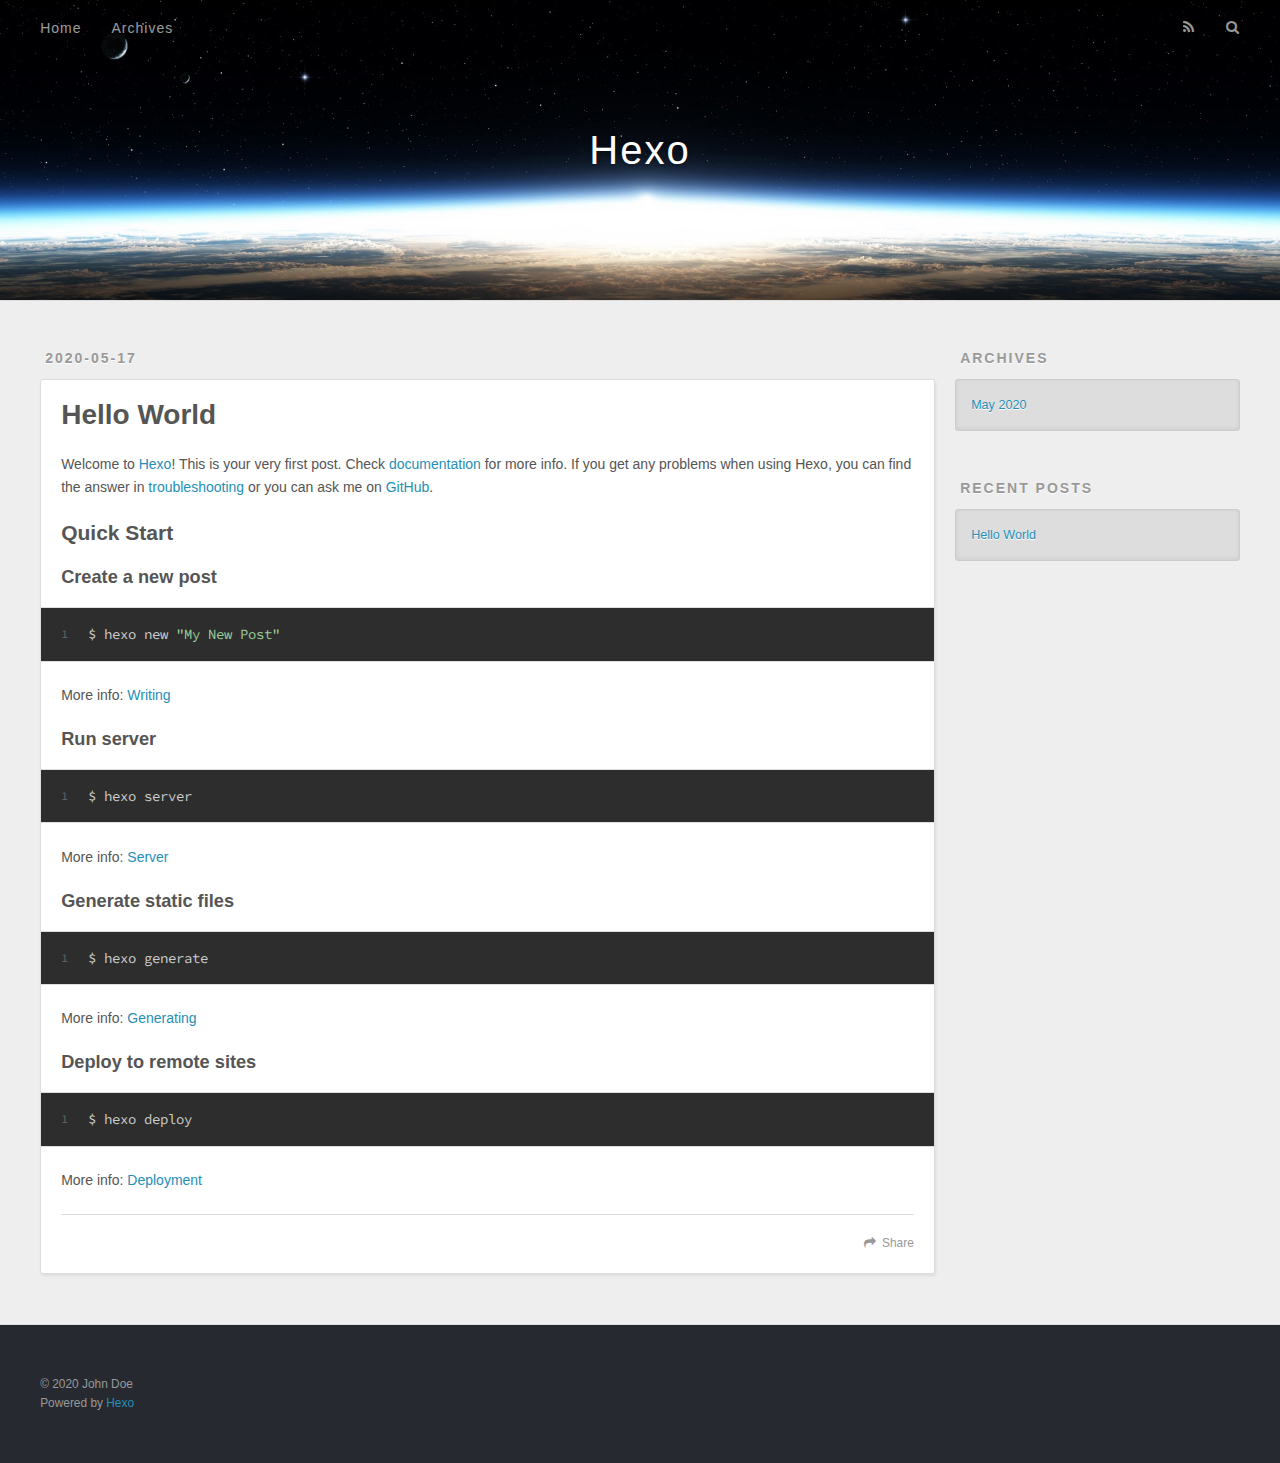
==== index.html @ 1eefeaad "Site updated: 2020-05-17 22:26:03" ====
<!DOCTYPE html>
<html>
<head>
  <meta charset="utf-8">
  

  
  <title>Hexo</title>
  <meta name="viewport" content="width=device-width, initial-scale=1, maximum-scale=1">
  <meta property="og:type" content="website">
<meta property="og:title" content="Hexo">
<meta property="og:url" content="http://yoursite.com/index.html">
<meta property="og:site_name" content="Hexo">
<meta property="og:locale" content="en_US">
<meta property="article:author" content="John Doe">
<meta name="twitter:card" content="summary">
  
    <link rel="alternate" href="/atom.xml" title="Hexo" type="application/atom+xml">
  
  
    <link rel="icon" href="/favicon.png">
  
  
    <link href="//fonts.googleapis.com/css?family=Source+Code+Pro" rel="stylesheet" type="text/css">
  
  
<link rel="stylesheet" href="/css/style.css">

<meta name="generator" content="Hexo 4.2.1"></head>

<body>
  <div id="container">
    <div id="wrap">
      <header id="header">
  <div id="banner"></div>
  <div id="header-outer" class="outer">
    <div id="header-title" class="inner">
      <h1 id="logo-wrap">
        <a href="/" id="logo">Hexo</a>
      </h1>
      
    </div>
    <div id="header-inner" class="inner">
      <nav id="main-nav">
        <a id="main-nav-toggle" class="nav-icon"></a>
        
          <a class="main-nav-link" href="/">Home</a>
        
          <a class="main-nav-link" href="/archives">Archives</a>
        
      </nav>
      <nav id="sub-nav">
        
          <a id="nav-rss-link" class="nav-icon" href="/atom.xml" title="RSS Feed"></a>
        
        <a id="nav-search-btn" class="nav-icon" title="Search"></a>
      </nav>
      <div id="search-form-wrap">
        <form action="//google.com/search" method="get" accept-charset="UTF-8" class="search-form"><input type="search" name="q" class="search-form-input" placeholder="Search"><button type="submit" class="search-form-submit">&#xF002;</button><input type="hidden" name="sitesearch" value="http://yoursite.com"></form>
      </div>
    </div>
  </div>
</header>
      <div class="outer">
        <section id="main">
  
    <article id="post-hello-world" class="article article-type-post" itemscope itemprop="blogPost">
  <div class="article-meta">
    <a href="/2020/05/17/hello-world/" class="article-date">
  <time datetime="2020-05-17T13:39:14.936Z" itemprop="datePublished">2020-05-17</time>
</a>
    
  </div>
  <div class="article-inner">
    
    
      <header class="article-header">
        
  
    <h1 itemprop="name">
      <a class="article-title" href="/2020/05/17/hello-world/">Hello World</a>
    </h1>
  

      </header>
    
    <div class="article-entry" itemprop="articleBody">
      
        <p>Welcome to <a href="https://hexo.io/" target="_blank" rel="noopener">Hexo</a>! This is your very first post. Check <a href="https://hexo.io/docs/" target="_blank" rel="noopener">documentation</a> for more info. If you get any problems when using Hexo, you can find the answer in <a href="https://hexo.io/docs/troubleshooting.html" target="_blank" rel="noopener">troubleshooting</a> or you can ask me on <a href="https://github.com/hexojs/hexo/issues" target="_blank" rel="noopener">GitHub</a>.</p>
<h2 id="Quick-Start"><a href="#Quick-Start" class="headerlink" title="Quick Start"></a>Quick Start</h2><h3 id="Create-a-new-post"><a href="#Create-a-new-post" class="headerlink" title="Create a new post"></a>Create a new post</h3><figure class="highlight bash"><table><tr><td class="gutter"><pre><span class="line">1</span><br></pre></td><td class="code"><pre><span class="line">$ hexo new <span class="string">"My New Post"</span></span><br></pre></td></tr></table></figure>

<p>More info: <a href="https://hexo.io/docs/writing.html" target="_blank" rel="noopener">Writing</a></p>
<h3 id="Run-server"><a href="#Run-server" class="headerlink" title="Run server"></a>Run server</h3><figure class="highlight bash"><table><tr><td class="gutter"><pre><span class="line">1</span><br></pre></td><td class="code"><pre><span class="line">$ hexo server</span><br></pre></td></tr></table></figure>

<p>More info: <a href="https://hexo.io/docs/server.html" target="_blank" rel="noopener">Server</a></p>
<h3 id="Generate-static-files"><a href="#Generate-static-files" class="headerlink" title="Generate static files"></a>Generate static files</h3><figure class="highlight bash"><table><tr><td class="gutter"><pre><span class="line">1</span><br></pre></td><td class="code"><pre><span class="line">$ hexo generate</span><br></pre></td></tr></table></figure>

<p>More info: <a href="https://hexo.io/docs/generating.html" target="_blank" rel="noopener">Generating</a></p>
<h3 id="Deploy-to-remote-sites"><a href="#Deploy-to-remote-sites" class="headerlink" title="Deploy to remote sites"></a>Deploy to remote sites</h3><figure class="highlight bash"><table><tr><td class="gutter"><pre><span class="line">1</span><br></pre></td><td class="code"><pre><span class="line">$ hexo deploy</span><br></pre></td></tr></table></figure>

<p>More info: <a href="https://hexo.io/docs/one-command-deployment.html" target="_blank" rel="noopener">Deployment</a></p>

      
    </div>
    <footer class="article-footer">
      <a data-url="http://yoursite.com/2020/05/17/hello-world/" data-id="ckab4malt0000151tg03a87zx" class="article-share-link">Share</a>
      
      
    </footer>
  </div>
  
</article>


  


</section>
        
          <aside id="sidebar">
  
    

  
    

  
    
  
    
  <div class="widget-wrap">
    <h3 class="widget-title">Archives</h3>
    <div class="widget">
      <ul class="archive-list"><li class="archive-list-item"><a class="archive-list-link" href="/archives/2020/05/">May 2020</a></li></ul>
    </div>
  </div>


  
    
  <div class="widget-wrap">
    <h3 class="widget-title">Recent Posts</h3>
    <div class="widget">
      <ul>
        
          <li>
            <a href="/2020/05/17/hello-world/">Hello World</a>
          </li>
        
      </ul>
    </div>
  </div>

  
</aside>
        
      </div>
      <footer id="footer">
  
  <div class="outer">
    <div id="footer-info" class="inner">
      &copy; 2020 John Doe<br>
      Powered by <a href="http://hexo.io/" target="_blank">Hexo</a>
    </div>
  </div>
</footer>
    </div>
    <nav id="mobile-nav">
  
    <a href="/" class="mobile-nav-link">Home</a>
  
    <a href="/archives" class="mobile-nav-link">Archives</a>
  
</nav>
    

<script src="//ajax.googleapis.com/ajax/libs/jquery/2.0.3/jquery.min.js"></script>


  
<link rel="stylesheet" href="/fancybox/jquery.fancybox.css">

  
<script src="/fancybox/jquery.fancybox.pack.js"></script>




<script src="/js/script.js"></script>




  </div>
</body>
</html>
---- css/style.css ----
body {
  width: 100%;
}
body:before,
body:after {
  content: "";
  display: table;
}
body:after {
  clear: both;
}
html,
body,
div,
span,
applet,
object,
iframe,
h1,
h2,
h3,
h4,
h5,
h6,
p,
blockquote,
pre,
a,
abbr,
acronym,
address,
big,
cite,
code,
del,
dfn,
em,
img,
ins,
kbd,
q,
s,
samp,
small,
strike,
strong,
sub,
sup,
tt,
var,
dl,
dt,
dd,
ol,
ul,
li,
fieldset,
form,
label,
legend,
table,
caption,
tbody,
tfoot,
thead,
tr,
th,
td {
  margin: 0;
  padding: 0;
  border: 0;
  outline: 0;
  font-weight: inherit;
  font-style: inherit;
  font-family: inherit;
  font-size: 100%;
  vertical-align: baseline;
}
body {
  line-height: 1;
  color: #000;
  background: #fff;
}
ol,
ul {
  list-style: none;
}
table {
  border-collapse: separate;
  border-spacing: 0;
  vertical-align: middle;
}
caption,
th,
td {
  text-align: left;
  font-weight: normal;
  vertical-align: middle;
}
a img {
  border: none;
}
input,
button {
  margin: 0;
  padding: 0;
}
input::-moz-focus-inner,
button::-moz-focus-inner {
  border: 0;
  padding: 0;
}
@font-face {
  font-family: FontAwesome;
  font-style: normal;
  font-weight: normal;
  src: url("fonts/fontawesome-webfont.eot?v=#4.0.3");
  src: url("fonts/fontawesome-webfont.eot?#iefix&v=#4.0.3") format("embedded-opentype"), url("fonts/fontawesome-webfont.woff?v=#4.0.3") format("woff"), url("fonts/fontawesome-webfont.ttf?v=#4.0.3") format("truetype"), url("fonts/fontawesome-webfont.svg#fontawesomeregular?v=#4.0.3") format("svg");
}
html,
body,
#container {
  height: 100%;
}
body {
  background: #eee;
  font: 14px -apple-system, BlinkMacSystemFont, "Segoe UI", "Roboto", "Oxygen", "Ubuntu", "Cantarell", "Fira Sans", "Droid Sans", "Helvetica Neue", sans-serif;
  -webkit-text-size-adjust: 100%;
}
.outer {
  max-width: 1220px;
  margin: 0 auto;
  padding: 0 20px;
}
.outer:before,
.outer:after {
  content: "";
  display: table;
}
.outer:after {
  clear: both;
}
.inner {
  display: inline;
  float: left;
  width: 98.33333333333333%;
  margin: 0 0.833333333333333%;
}
.left,
.alignleft {
  float: left;
}
.right,
.alignright {
  float: right;
}
.clear {
  clear: both;
}
#container {
  position: relative;
}
.mobile-nav-on {
  overflow: hidden;
}
#wrap {
  height: 100%;
  width: 100%;
  position: absolute;
  top: 0;
  left: 0;
  -webkit-transition: 0.2s ease-out;
  -moz-transition: 0.2s ease-out;
  -ms-transition: 0.2s ease-out;
  transition: 0.2s ease-out;
  z-index: 1;
  background: #eee;
}
.mobile-nav-on #wrap {
  left: 280px;
}
@media screen and (min-width: 768px) {
  #main {
    display: inline;
    float: left;
    width: 73.33333333333333%;
    margin: 0 0.833333333333333%;
  }
}
.article-date,
.article-category-link,
.archive-year,
.widget-title {
  text-decoration: none;
  text-transform: uppercase;
  letter-spacing: 2px;
  color: #999;
  margin-bottom: 1em;
  margin-left: 5px;
  line-height: 1em;
  text-shadow: 0 1px #fff;
  font-weight: bold;
}
.article-inner,
.archive-article-inner {
  background: #fff;
  -webkit-box-shadow: 1px 2px 3px #ddd;
  box-shadow: 1px 2px 3px #ddd;
  border: 1px solid #ddd;
  border-radius: 3px;
}
.article-entry h1,
.widget h1 {
  font-size: 2em;
}
.article-entry h2,
.widget h2 {
  font-size: 1.5em;
}
.article-entry h3,
.widget h3 {
  font-size: 1.3em;
}
.article-entry h4,
.widget h4 {
  font-size: 1.2em;
}
.article-entry h5,
.widget h5 {
  font-size: 1em;
}
.article-entry h6,
.widget h6 {
  font-size: 1em;
  color: #999;
}
.article-entry hr,
.widget hr {
  border: 1px dashed #ddd;
}
.article-entry strong,
.widget strong {
  font-weight: bold;
}
.article-entry em,
.widget em,
.article-entry cite,
.widget cite {
  font-style: italic;
}
.article-entry sup,
.widget sup,
.article-entry sub,
.widget sub {
  font-size: 0.75em;
  line-height: 0;
  position: relative;
  vertical-align: baseline;
}
.article-entry sup,
.widget sup {
  top: -0.5em;
}
.article-entry sub,
.widget sub {
  bottom: -0.2em;
}
.article-entry small,
.widget small {
  font-size: 0.85em;
}
.article-entry acronym,
.widget acronym,
.article-entry abbr,
.widget abbr {
  border-bottom: 1px dotted;
}
.article-entry ul,
.widget ul,
.article-entry ol,
.widget ol,
.article-entry dl,
.widget dl {
  margin: 0 20px;
  line-height: 1.6em;
}
.article-entry ul ul,
.widget ul ul,
.article-entry ol ul,
.widget ol ul,
.article-entry ul ol,
.widget ul ol,
.article-entry ol ol,
.widget ol ol {
  margin-top: 0;
  margin-bottom: 0;
}
.article-entry ul,
.widget ul {
  list-style: disc;
}
.article-entry ol,
.widget ol {
  list-style: decimal;
}
.article-entry dt,
.widget dt {
  font-weight: bold;
}
#header {
  height: 300px;
  position: relative;
  border-bottom: 1px solid #ddd;
}
#header:before,
#header:after {
  content: "";
  position: absolute;
  left: 0;
  right: 0;
  height: 40px;
}
#header:before {
  top: 0;
  background: -webkit-linear-gradient(rgba(0,0,0,0.2), transparent);
  background: -moz-linear-gradient(rgba(0,0,0,0.2), transparent);
  background: -ms-linear-gradient(rgba(0,0,0,0.2), transparent);
  background: linear-gradient(rgba(0,0,0,0.2), transparent);
}
#header:after {
  bottom: 0;
  background: -webkit-linear-gradient(transparent, rgba(0,0,0,0.2));
  background: -moz-linear-gradient(transparent, rgba(0,0,0,0.2));
  background: -ms-linear-gradient(transparent, rgba(0,0,0,0.2));
  background: linear-gradient(transparent, rgba(0,0,0,0.2));
}
#header-outer {
  height: 100%;
  position: relative;
}
#header-inner {
  position: relative;
  overflow: hidden;
}
#banner {
  position: absolute;
  top: 0;
  left: 0;
  width: 100%;
  height: 100%;
  background: url("images/banner.jpg") center #000;
  -webkit-background-size: cover;
  -moz-background-size: cover;
  background-size: cover;
  z-index: -1;
}
#header-title {
  text-align: center;
  height: 40px;
  position: absolute;
  top: 50%;
  left: 0;
  margin-top: -20px;
}
#logo,
#subtitle {
  text-decoration: none;
  color: #fff;
  font-weight: 300;
  text-shadow: 0 1px 4px rgba(0,0,0,0.3);
}
#logo {
  font-size: 40px;
  line-height: 40px;
  letter-spacing: 2px;
}
#subtitle {
  font-size: 16px;
  line-height: 16px;
  letter-spacing: 1px;
}
#subtitle-wrap {
  margin-top: 16px;
}
#main-nav {
  float: left;
  margin-left: -15px;
}
.nav-icon,
.main-nav-link {
  float: left;
  color: #fff;
  opacity: 0.6;
  text-decoration: none;
  text-shadow: 0 1px rgba(0,0,0,0.2);
  -webkit-transition: opacity 0.2s;
  -moz-transition: opacity 0.2s;
  -ms-transition: opacity 0.2s;
  transition: opacity 0.2s;
  display: block;
  padding: 20px 15px;
}
.nav-icon:hover,
.main-nav-link:hover {
  opacity: 1;
}
.nav-icon {
  font-family: FontAwesome;
  text-align: center;
  font-size: 14px;
  width: 14px;
  height: 14px;
  padding: 20px 15px;
  position: relative;
  cursor: pointer;
}
.main-nav-link {
  font-weight: 300;
  letter-spacing: 1px;
}
@media screen and (max-width: 479px) {
  .main-nav-link {
    display: none;
  }
}
#main-nav-toggle {
  display: none;
}
#main-nav-toggle:before {
  content: "\f0c9";
}
@media screen and (max-width: 479px) {
  #main-nav-toggle {
    display: block;
  }
}
#sub-nav {
  float: right;
  margin-right: -15px;
}
#nav-rss-link:before {
  content: "\f09e";
}
#nav-search-btn:before {
  content: "\f002";
}
#search-form-wrap {
  position: absolute;
  top: 15px;
  width: 150px;
  height: 30px;
  right: -150px;
  opacity: 0;
  -webkit-transition: 0.2s ease-out;
  -moz-transition: 0.2s ease-out;
  -ms-transition: 0.2s ease-out;
  transition: 0.2s ease-out;
}
#search-form-wrap.on {
  opacity: 1;
  right: 0;
}
@media screen and (max-width: 479px) {
  #search-form-wrap {
    width: 100%;
    right: -100%;
  }
}
.search-form {
  position: absolute;
  top: 0;
  left: 0;
  right: 0;
  background: #fff;
  padding: 5px 15px;
  border-radius: 15px;
  -webkit-box-shadow: 0 0 10px rgba(0,0,0,0.3);
  box-shadow: 0 0 10px rgba(0,0,0,0.3);
}
.search-form-input {
  border: none;
  background: none;
  color: #555;
  width: 100%;
  font: 13px -apple-system, BlinkMacSystemFont, "Segoe UI", "Roboto", "Oxygen", "Ubuntu", "Cantarell", "Fira Sans", "Droid Sans", "Helvetica Neue", sans-serif;
  outline: none;
}
.search-form-input::-webkit-search-results-decoration,
.search-form-input::-webkit-search-cancel-button {
  -webkit-appearance: none;
}
.search-form-submit {
  position: absolute;
  top: 50%;
  right: 10px;
  margin-top: -7px;
  font: 13px FontAwesome;
  border: none;
  background: none;
  color: #bbb;
  cursor: pointer;
}
.search-form-submit:hover,
.search-form-submit:focus {
  color: #777;
}
.article {
  margin: 50px 0;
}
.article-inner {
  overflow: hidden;
}
.article-meta:before,
.article-meta:after {
  content: "";
  display: table;
}
.article-meta:after {
  clear: both;
}
.article-date {
  float: left;
}
.article-category {
  float: left;
  line-height: 1em;
  color: #ccc;
  text-shadow: 0 1px #fff;
  margin-left: 8px;
}
.article-category:before {
  content: "\2022";
}
.article-category-link {
  margin: 0 12px 1em;
}
.article-header {
  padding: 20px 20px 0;
}
.article-title {
  text-decoration: none;
  font-size: 2em;
  font-weight: bold;
  color: #555;
  line-height: 1.1em;
  -webkit-transition: color 0.2s;
  -moz-transition: color 0.2s;
  -ms-transition: color 0.2s;
  transition: color 0.2s;
}
a.article-title:hover {
  color: #258fb8;
}
.article-entry {
  color: #555;
  padding: 0 20px;
}
.article-entry:before,
.article-entry:after {
  content: "";
  display: table;
}
.article-entry:after {
  clear: both;
}
.article-entry p,
.article-entry table {
  line-height: 1.6em;
  margin: 1.6em 0;
}
.article-entry h1,
.article-entry h2,
.article-entry h3,
.article-entry h4,
.article-entry h5,
.article-entry h6 {
  font-weight: bold;
}
.article-entry h1,
.article-entry h2,
.article-entry h3,
.article-entry h4,
.article-entry h5,
.article-entry h6 {
  line-height: 1.1em;
  margin: 1.1em 0;
}
.article-entry a {
  color: #258fb8;
  text-decoration: none;
}
.article-entry a:hover {
  text-decoration: underline;
}
.article-entry ul,
.article-entry ol,
.article-entry dl {
  margin-top: 1.6em;
  margin-bottom: 1.6em;
}
.article-entry img,
.article-entry video {
  max-width: 100%;
  height: auto;
  display: block;
  margin: auto;
}
.article-entry iframe {
  border: none;
}
.article-entry table {
  width: 100%;
  border-collapse: collapse;
  border-spacing: 0;
}
.article-entry th {
  font-weight: bold;
  border-bottom: 3px solid #ddd;
  padding-bottom: 0.5em;
}
.article-entry td {
  border-bottom: 1px solid #ddd;
  padding: 10px 0;
}
.article-entry blockquote {
  font-family: Georgia, "Times New Roman", serif;
  font-size: 1.4em;
  margin: 1.6em 20px;
  text-align: center;
}
.article-entry blockquote footer {
  font-size: 14px;
  margin: 1.6em 0;
  font-family: -apple-system, BlinkMacSystemFont, "Segoe UI", "Roboto", "Oxygen", "Ubuntu", "Cantarell", "Fira Sans", "Droid Sans", "Helvetica Neue", sans-serif;
}
.article-entry blockquote footer cite:before {
  content: "—";
  padding: 0 0.5em;
}
.article-entry .pullquote {
  text-align: left;
  width: 45%;
  margin: 0;
}
.article-entry .pullquote.left {
  margin-left: 0.5em;
  margin-right: 1em;
}
.article-entry .pullquote.right {
  margin-right: 0.5em;
  margin-left: 1em;
}
.article-entry .caption {
  color: #999;
  display: block;
  font-size: 0.9em;
  margin-top: 0.5em;
  position: relative;
  text-align: center;
}
.article-entry .video-container {
  position: relative;
  padding-top: 56.25%;
  height: 0;
  overflow: hidden;
}
.article-entry .video-container iframe,
.article-entry .video-container object,
.article-entry .video-container embed {
  position: absolute;
  top: 0;
  left: 0;
  width: 100%;
  height: 100%;
  margin-top: 0;
}
.article-more-link a {
  display: inline-block;
  line-height: 1em;
  padding: 6px 15px;
  border-radius: 15px;
  background: #eee;
  color: #999;
  text-shadow: 0 1px #fff;
  text-decoration: none;
}
.article-more-link a:hover {
  background: #258fb8;
  color: #fff;
  text-decoration: none;
  text-shadow: 0 1px #1e7293;
}
.article-footer {
  font-size: 0.85em;
  line-height: 1.6em;
  border-top: 1px solid #ddd;
  padding-top: 1.6em;
  margin: 0 20px 20px;
}
.article-footer:before,
.article-footer:after {
  content: "";
  display: table;
}
.article-footer:after {
  clear: both;
}
.article-footer a {
  color: #999;
  text-decoration: none;
}
.article-footer a:hover {
  color: #555;
}
.article-tag-list-item {
  float: left;
  margin-right: 10px;
}
.article-tag-list-link:before {
  content: "#";
}
.article-comment-link {
  float: right;
}
.article-comment-link:before {
  content: "\f075";
  font-family: FontAwesome;
  padding-right: 8px;
}
.article-share-link {
  cursor: pointer;
  float: right;
  margin-left: 20px;
}
.article-share-link:before {
  content: "\f064";
  font-family: FontAwesome;
  padding-right: 6px;
}
#article-nav {
  position: relative;
}
#article-nav:before,
#article-nav:after {
  content: "";
  display: table;
}
#article-nav:after {
  clear: both;
}
@media screen and (min-width: 768px) {
  #article-nav {
    margin: 50px 0;
  }
  #article-nav:before {
    width: 8px;
    height: 8px;
    position: absolute;
    top: 50%;
    left: 50%;
    margin-top: -4px;
    margin-left: -4px;
    content: "";
    border-radius: 50%;
    background: #ddd;
    -webkit-box-shadow: 0 1px 2px #fff;
    box-shadow: 0 1px 2px #fff;
  }
}
.article-nav-link-wrap {
  text-decoration: none;
  text-shadow: 0 1px #fff;
  color: #999;
  -webkit-box-sizing: border-box;
  -moz-box-sizing: border-box;
  box-sizing: border-box;
  margin-top: 50px;
  text-align: center;
  display: block;
}
.article-nav-link-wrap:hover {
  color: #555;
}
@media screen and (min-width: 768px) {
  .article-nav-link-wrap {
    width: 50%;
    margin-top: 0;
  }
}
@media screen and (min-width: 768px) {
  #article-nav-newer {
    float: left;
    text-align: right;
    padding-right: 20px;
  }
}
@media screen and (min-width: 768px) {
  #article-nav-older {
    float: right;
    text-align: left;
    padding-left: 20px;
  }
}
.article-nav-caption {
  text-transform: uppercase;
  letter-spacing: 2px;
  color: #ddd;
  line-height: 1em;
  font-weight: bold;
}
#article-nav-newer .article-nav-caption {
  margin-right: -2px;
}
.article-nav-title {
  font-size: 0.85em;
  line-height: 1.6em;
  margin-top: 0.5em;
}
.article-share-box {
  position: absolute;
  display: none;
  background: #fff;
  -webkit-box-shadow: 1px 2px 10px rgba(0,0,0,0.2);
  box-shadow: 1px 2px 10px rgba(0,0,0,0.2);
  border-radius: 3px;
  margin-left: -145px;
  overflow: hidden;
  z-index: 1;
}
.article-share-box.on {
  display: block;
}
.article-share-input {
  width: 100%;
  background: none;
  -webkit-box-sizing: border-box;
  -moz-box-sizing: border-box;
  box-sizing: border-box;
  font: 14px -apple-system, BlinkMacSystemFont, "Segoe UI", "Roboto", "Oxygen", "Ubuntu", "Cantarell", "Fira Sans", "Droid Sans", "Helvetica Neue", sans-serif;
  padding: 0 15px;
  color: #555;
  outline: none;
  border: 1px solid #ddd;
  border-radius: 3px 3px 0 0;
  height: 36px;
  line-height: 36px;
}
.article-share-links {
  background: #eee;
}
.article-share-links:before,
.article-share-links:after {
  content: "";
  display: table;
}
.article-share-links:after {
  clear: both;
}
.article-share-twitter,
.article-share-facebook,
.article-share-pinterest,
.article-share-google {
  width: 50px;
  height: 36px;
  display: block;
  float: left;
  position: relative;
  color: #999;
  text-shadow: 0 1px #fff;
}
.article-share-twitter:before,
.article-share-facebook:before,
.article-share-pinterest:before,
.article-share-google:before {
  font-size: 20px;
  font-family: FontAwesome;
  width: 20px;
  height: 20px;
  position: absolute;
  top: 50%;
  left: 50%;
  margin-top: -10px;
  margin-left: -10px;
  text-align: center;
}
.article-share-twitter:hover,
.article-share-facebook:hover,
.article-share-pinterest:hover,
.article-share-google:hover {
  color: #fff;
}
.article-share-twitter:before {
  content: "\f099";
}
.article-share-twitter:hover {
  background: #00aced;
  text-shadow: 0 1px #008abe;
}
.article-share-facebook:before {
  content: "\f09a";
}
.article-share-facebook:hover {
  background: #3b5998;
  text-shadow: 0 1px #2f477a;
}
.article-share-pinterest:before {
  content: "\f0d2";
}
.article-share-pinterest:hover {
  background: #cb2027;
  text-shadow: 0 1px #a21a1f;
}
.article-share-google:before {
  content: "\f0d5";
}
.article-share-google:hover {
  background: #dd4b39;
  text-shadow: 0 1px #be3221;
}
.article-gallery {
  background: #000;
  position: relative;
}
.article-gallery-photos {
  position: relative;
  overflow: hidden;
}
.article-gallery-img {
  display: none;
  max-width: 100%;
}
.article-gallery-img:first-child {
  display: block;
}
.article-gallery-img.loaded {
  position: absolute;
  display: block;
}
.article-gallery-img img {
  display: block;
  max-width: 100%;
  margin: 0 auto;
}
#comments {
  background: #fff;
  -webkit-box-shadow: 1px 2px 3px #ddd;
  box-shadow: 1px 2px 3px #ddd;
  padding: 20px;
  border: 1px solid #ddd;
  border-radius: 3px;
  margin: 50px 0;
}
#comments a {
  color: #258fb8;
}
.archives-wrap {
  margin: 50px 0;
}
.archives:before,
.archives:after {
  content: "";
  display: table;
}
.archives:after {
  clear: both;
}
.archive-year-wrap {
  margin-bottom: 1em;
}
.archives {
  -webkit-column-gap: 10px;
  -moz-column-gap: 10px;
  column-gap: 10px;
}
@media screen and (min-width: 480px) and (max-width: 767px) {
  .archives {
    -webkit-column-count: 2;
    -moz-column-count: 2;
    column-count: 2;
  }
}
@media screen and (min-width: 768px) {
  .archives {
    -webkit-column-count: 3;
    -moz-column-count: 3;
    column-count: 3;
  }
}
.archive-article {
  -webkit-column-break-inside: avoid;
  page-break-inside: avoid;
  overflow: hidden;
  break-inside: avoid-column;
}
.archive-article-inner {
  padding: 10px;
  margin-bottom: 15px;
}
.archive-article-title {
  text-decoration: none;
  font-weight: bold;
  color: #555;
  -webkit-transition: color 0.2s;
  -moz-transition: color 0.2s;
  -ms-transition: color 0.2s;
  transition: color 0.2s;
  line-height: 1.6em;
}
.archive-article-title:hover {
  color: #258fb8;
}
.archive-article-footer {
  margin-top: 1em;
}
.archive-article-date {
  color: #999;
  text-decoration: none;
  font-size: 0.85em;
  line-height: 1em;
  margin-bottom: 0.5em;
  display: block;
}
#page-nav {
  margin: 50px auto;
  background: #fff;
  -webkit-box-shadow: 1px 2px 3px #ddd;
  box-shadow: 1px 2px 3px #ddd;
  border: 1px solid #ddd;
  border-radius: 3px;
  text-align: center;
  color: #999;
  overflow: hidden;
}
#page-nav:before,
#page-nav:after {
  content: "";
  display: table;
}
#page-nav:after {
  clear: both;
}
#page-nav a,
#page-nav span {
  padding: 10px 20px;
  line-height: 1;
  height: 2ex;
}
#page-nav a {
  color: #999;
  text-decoration: none;
}
#page-nav a:hover {
  background: #999;
  color: #fff;
}
#page-nav .prev {
  float: left;
}
#page-nav .next {
  float: right;
}
#page-nav .page-number {
  display: inline-block;
}
@media screen and (max-width: 479px) {
  #page-nav .page-number {
    display: none;
  }
}
#page-nav .current {
  color: #555;
  font-weight: bold;
}
#page-nav .space {
  color: #ddd;
}
#footer {
  background: #262a30;
  padding: 50px 0;
  border-top: 1px solid #ddd;
  color: #999;
}
#footer a {
  color: #258fb8;
  text-decoration: none;
}
#footer a:hover {
  text-decoration: underline;
}
#footer-info {
  line-height: 1.6em;
  font-size: 0.85em;
}
.article-entry pre,
.article-entry .highlight {
  background: #2d2d2d;
  margin: 0 -20px;
  padding: 15px 20px;
  border-style: solid;
  border-color: #ddd;
  border-width: 1px 0;
  overflow: auto;
  color: #ccc;
  line-height: 22.400000000000002px;
}
.article-entry .highlight .gutter pre,
.article-entry .gist .gist-file .gist-data .line-numbers {
  color: #666;
  font-size: 0.85em;
}
.article-entry pre,
.article-entry code {
  font-family: "Source Code Pro", Consolas, Monaco, Menlo, Consolas, monospace;
}
.article-entry code {
  background: #eee;
  text-shadow: 0 1px #fff;
  padding: 0 0.3em;
}
.article-entry pre code {
  background: none;
  text-shadow: none;
  padding: 0;
}
.article-entry .highlight pre {
  border: none;
  margin: 0;
  padding: 0;
}
.article-entry .highlight table {
  margin: 0;
  width: auto;
}
.article-entry .highlight td {
  border: none;
  padding: 0;
}
.article-entry .highlight figcaption {
  font-size: 0.85em;
  color: #999;
  line-height: 1em;
  margin-bottom: 1em;
}
.article-entry .highlight figcaption:before,
.article-entry .highlight figcaption:after {
  content: "";
  display: table;
}
.article-entry .highlight figcaption:after {
  clear: both;
}
.article-entry .highlight figcaption a {
  float: right;
}
.article-entry .highlight .gutter pre {
  text-align: right;
  padding-right: 20px;
}
.article-entry .highlight .line {
  height: 22.400000000000002px;
}
.article-entry .highlight .line.marked {
  background: #515151;
}
.article-entry .gist {
  margin: 0 -20px;
  border-style: solid;
  border-color: #ddd;
  border-width: 1px 0;
  background: #2d2d2d;
  padding: 15px 20px 15px 0;
}
.article-entry .gist .gist-file {
  border: none;
  font-family: "Source Code Pro", Consolas, Monaco, Menlo, Consolas, monospace;
  margin: 0;
}
.article-entry .gist .gist-file .gist-data {
  background: none;
  border: none;
}
.article-entry .gist .gist-file .gist-data .line-numbers {
  background: none;
  border: none;
  padding: 0 20px 0 0;
}
.article-entry .gist .gist-file .gist-data .line-data {
  padding: 0 !important;
}
.article-entry .gist .gist-file .highlight {
  margin: 0;
  padding: 0;
  border: none;
}
.article-entry .gist .gist-file .gist-meta {
  background: #2d2d2d;
  color: #999;
  font: 0.85em -apple-system, BlinkMacSystemFont, "Segoe UI", "Roboto", "Oxygen", "Ubuntu", "Cantarell", "Fira Sans", "Droid Sans", "Helvetica Neue", sans-serif;
  text-shadow: 0 0;
  padding: 0;
  margin-top: 1em;
  margin-left: 20px;
}
.article-entry .gist .gist-file .gist-meta a {
  color: #258fb8;
  font-weight: normal;
}
.article-entry .gist .gist-file .gist-meta a:hover {
  text-decoration: underline;
}
pre .comment,
pre .title {
  color: #999;
}
pre .variable,
pre .attribute,
pre .tag,
pre .regexp,
pre .ruby .constant,
pre .xml .tag .title,
pre .xml .pi,
pre .xml .doctype,
pre .html .doctype,
pre .css .id,
pre .css .class,
pre .css .pseudo {
  color: #f2777a;
}
pre .number,
pre .preprocessor,
pre .built_in,
pre .literal,
pre .params,
pre .constant {
  color: #f99157;
}
pre .class,
pre .ruby .class .title,
pre .css .rules .attribute {
  color: #9c9;
}
pre .string,
pre .value,
pre .inheritance,
pre .header,
pre .ruby .symbol,
pre .xml .cdata {
  color: #9c9;
}
pre .css .hexcolor {
  color: #6cc;
}
pre .function,
pre .python .decorator,
pre .python .title,
pre .ruby .function .title,
pre .ruby .title .keyword,
pre .perl .sub,
pre .javascript .title,
pre .coffeescript .title {
  color: #69c;
}
pre .keyword,
pre .javascript .function {
  color: #c9c;
}
@media screen and (max-width: 479px) {
  #mobile-nav {
    position: absolute;
    top: 0;
    left: 0;
    width: 280px;
    height: 100%;
    background: #191919;
    border-right: 1px solid #fff;
  }
}
@media screen and (max-width: 479px) {
  .mobile-nav-link {
    display: block;
    color: #999;
    text-decoration: none;
    padding: 15px 20px;
    font-weight: bold;
  }
  .mobile-nav-link:hover {
    color: #fff;
  }
}
@media screen and (min-width: 768px) {
  #sidebar {
    display: inline;
    float: left;
    width: 23.333333333333332%;
    margin: 0 0.833333333333333%;
  }
}
.widget-wrap {
  margin: 50px 0;
}
.widget {
  color: #777;
  text-shadow: 0 1px #fff;
  background: #ddd;
  -webkit-box-shadow: 0 -1px 4px #ccc inset;
  box-shadow: 0 -1px 4px #ccc inset;
  border: 1px solid #ccc;
  padding: 15px;
  border-radius: 3px;
}
.widget a {
  color: #258fb8;
  text-decoration: none;
}
.widget a:hover {
  text-decoration: underline;
}
.widget ul ul,
.widget ol ul,
.widget dl ul,
.widget ul ol,
.widget ol ol,
.widget dl ol,
.widget ul dl,
.widget ol dl,
.widget dl dl {
  margin-left: 15px;
  list-style: disc;
}
.widget {
  line-height: 1.6em;
  word-wrap: break-word;
  font-size: 0.9em;
}
.widget ul,
.widget ol {
  list-style: none;
  margin: 0;
}
.widget ul ul,
.widget ol ul,
.widget ul ol,
.widget ol ol {
  margin: 0 20px;
}
.widget ul ul,
.widget ol ul {
  list-style: disc;
}
.widget ul ol,
.widget ol ol {
  list-style: decimal;
}
.category-list-count,
.tag-list-count,
.archive-list-count {
  padding-left: 5px;
  color: #999;
  font-size: 0.85em;
}
.category-list-count:before,
.tag-list-count:before,
.archive-list-count:before {
  content: "(";
}
.category-list-count:after,
.tag-list-count:after,
.archive-list-count:after {
  content: ")";
}
.tagcloud a {
  margin-right: 5px;
  display: inline-block;
}
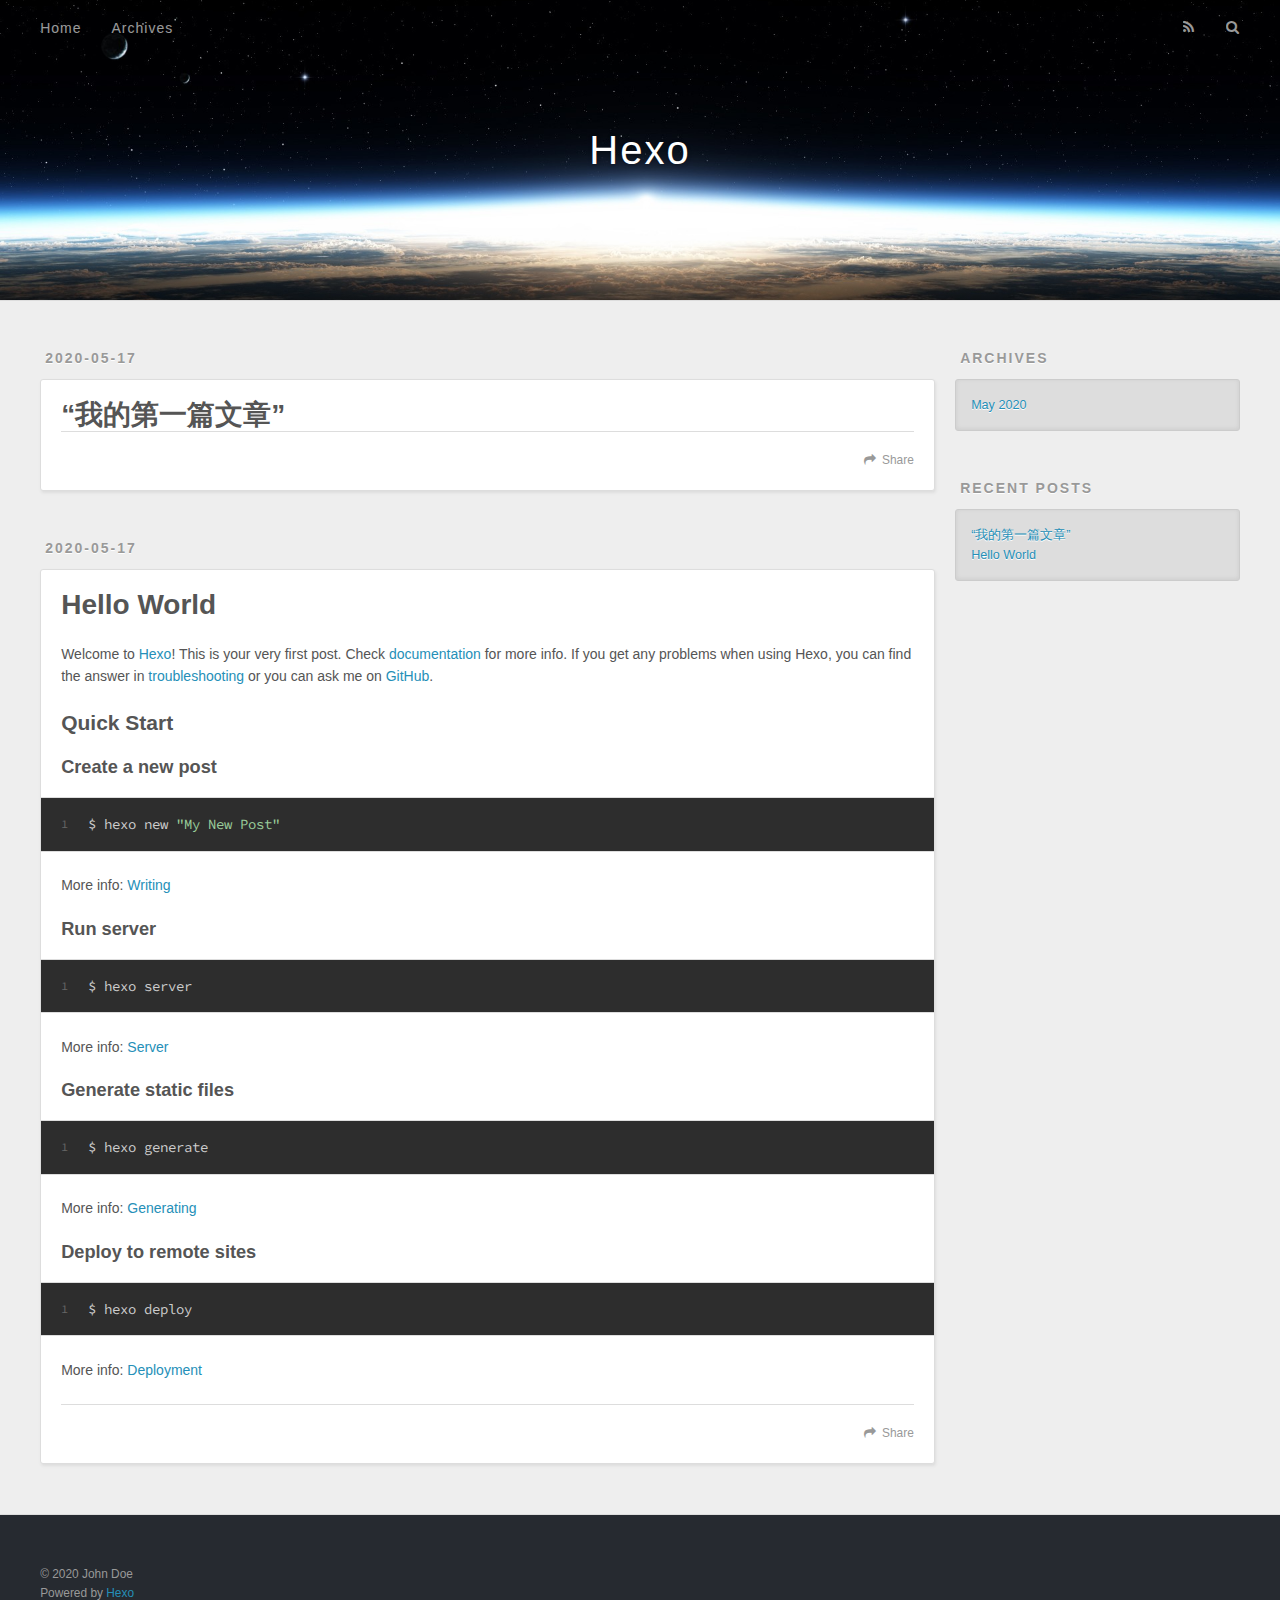
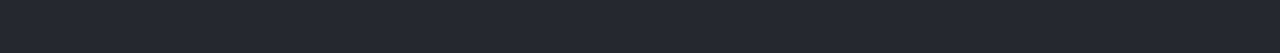
==== commit 9bb36a22: "Site updated: 2020-05-17 22:39:55" ====
--- a/index.html
+++ b/index.html
@@ -64,6 +64,42 @@
       <div class="outer">
         <section id="main">
   
+    <article id="post-“我的第一篇文章”" class="article article-type-post" itemscope itemprop="blogPost">
+  <div class="article-meta">
+    <a href="/2020/05/17/%E2%80%9C%E6%88%91%E7%9A%84%E7%AC%AC%E4%B8%80%E7%AF%87%E6%96%87%E7%AB%A0%E2%80%9D/" class="article-date">
+  <time datetime="2020-05-17T14:39:07.000Z" itemprop="datePublished">2020-05-17</time>
+</a>
+    
+  </div>
+  <div class="article-inner">
+    
+    
+      <header class="article-header">
+        
+  
+    <h1 itemprop="name">
+      <a class="article-title" href="/2020/05/17/%E2%80%9C%E6%88%91%E7%9A%84%E7%AC%AC%E4%B8%80%E7%AF%87%E6%96%87%E7%AB%A0%E2%80%9D/">“我的第一篇文章”</a>
+    </h1>
+  
+
+      </header>
+    
+    <div class="article-entry" itemprop="articleBody">
+      
+        
+      
+    </div>
+    <footer class="article-footer">
+      <a data-url="http://yoursite.com/2020/05/17/%E2%80%9C%E6%88%91%E7%9A%84%E7%AC%AC%E4%B8%80%E7%AF%87%E6%96%87%E7%AB%A0%E2%80%9D/" data-id="ckab61lhg00018f1tghvjd98x" class="article-share-link">Share</a>
+      
+      
+    </footer>
+  </div>
+  
+</article>
+
+
+  
     <article id="post-hello-world" class="article article-type-post" itemscope itemprop="blogPost">
   <div class="article-meta">
     <a href="/2020/05/17/hello-world/" class="article-date">
@@ -103,7 +139,7 @@
       
     </div>
     <footer class="article-footer">
-      <a data-url="http://yoursite.com/2020/05/17/hello-world/" data-id="ckab4malt0000151tg03a87zx" class="article-share-link">Share</a>
+      <a data-url="http://yoursite.com/2020/05/17/hello-world/" data-id="ckab61lhb00008f1tcynpebd0" class="article-share-link">Share</a>
       
       
     </footer>
@@ -144,6 +180,10 @@
       <ul>
         
           <li>
+            <a href="/2020/05/17/%E2%80%9C%E6%88%91%E7%9A%84%E7%AC%AC%E4%B8%80%E7%AF%87%E6%96%87%E7%AB%A0%E2%80%9D/">“我的第一篇文章”</a>
+          </li>
+        
+          <li>
             <a href="/2020/05/17/hello-world/">Hello World</a>
           </li>
         
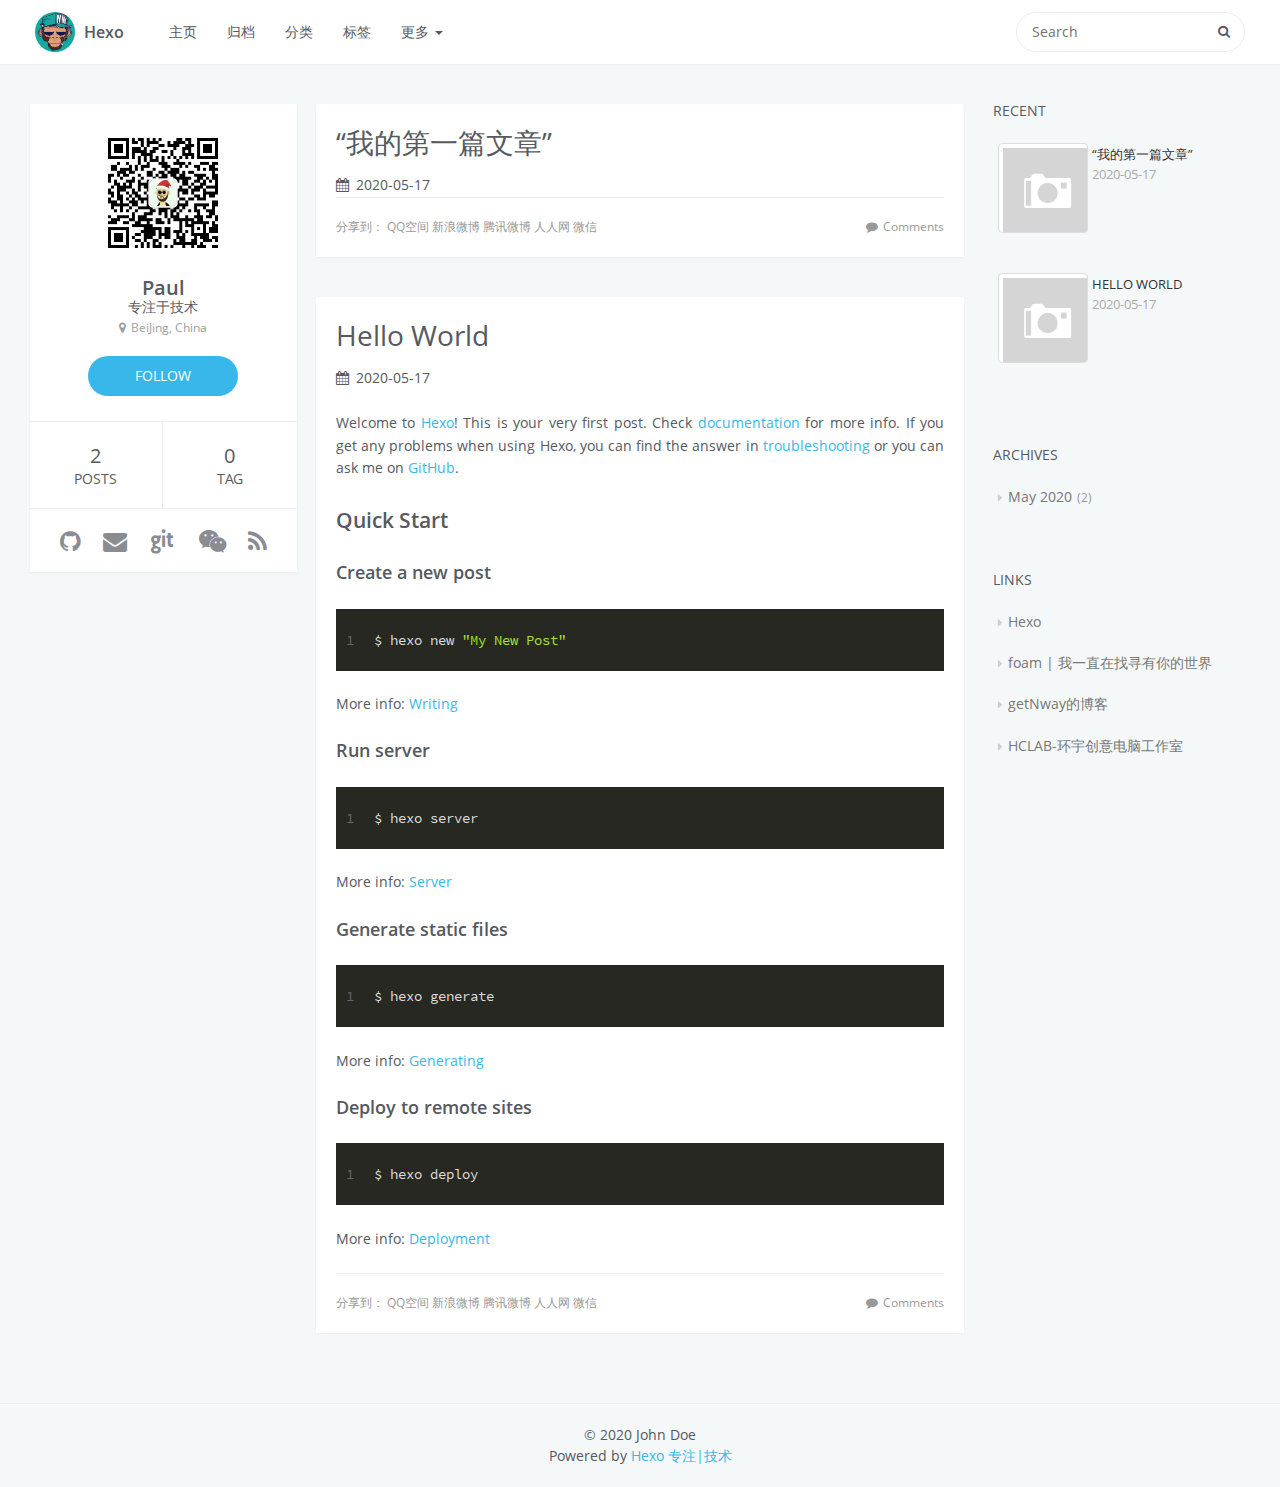
==== commit 3ef9b04e: "Site updated: 2020-05-17 22:54:26" ====
--- a/index.html
+++ b/index.html
@@ -1,128 +1,408 @@
 <!DOCTYPE html>
-<html>
+<html lang=en>
 <head>
-  <meta charset="utf-8">
-  
-
-  
-  <title>Hexo</title>
-  <meta name="viewport" content="width=device-width, initial-scale=1, maximum-scale=1">
-  <meta property="og:type" content="website">
+    <meta charset="utf-8">
+    
+    <title>Hexo</title>
+    <meta name="viewport" content="width=device-width, initial-scale=1, maximum-scale=1" />
+    <meta property="og:type" content="website">
 <meta property="og:title" content="Hexo">
 <meta property="og:url" content="http://yoursite.com/index.html">
 <meta property="og:site_name" content="Hexo">
 <meta property="og:locale" content="en_US">
 <meta property="article:author" content="John Doe">
 <meta name="twitter:card" content="summary">
-  
-    <link rel="alternate" href="/atom.xml" title="Hexo" type="application/atom+xml">
-  
-  
-    <link rel="icon" href="/favicon.png">
-  
-  
-    <link href="//fonts.googleapis.com/css?family=Source+Code+Pro" rel="stylesheet" type="text/css">
-  
-  
+    
+
+    
+        <link rel="alternate" href="/atom.xml" title="Hexo" type="application/atom+xml" />
+    
+
+    
+        <link rel="icon" href="/img/toux.png" />
+    
+
+    
+<link rel="stylesheet" href="/libs/font-awesome/css/font-awesome.min.css">
+
+    
+<link rel="stylesheet" href="/libs/open-sans/styles.css">
+
+    
+<link rel="stylesheet" href="/libs/source-code-pro/styles.css">
+
+    
+<link rel="stylesheet" href="/libs/bootstrap/css/bootstrap.min.css">
+
+
+    
 <link rel="stylesheet" href="/css/style.css">
 
+
+    
+<script src="/libs/jquery/2.1.3/jquery.min.js"></script>
+
+    
+<script src="/libs/bootstrap/js/bootstrap.min.js"></script>
+
+    
+    
+        
+<link rel="stylesheet" href="/libs/lightgallery/css/lightgallery.min.css">
+
+    
+    
+        
+<link rel="stylesheet" href="/libs/justified-gallery/justifiedGallery.min.css">
+
+    
+    
+        <script type="text/javascript">
+(function(i,s,o,g,r,a,m) {i['GoogleAnalyticsObject']=r;i[r]=i[r]||function() {
+(i[r].q=i[r].q||[]).push(arguments)},i[r].l=1*new Date();a=s.createElement(o),
+m=s.getElementsByTagName(o)[0];a.async=1;a.src=g;m.parentNode.insertBefore(a,m)
+})(window,document,'script','//www.google-analytics.com/analytics.js','ga');
+
+ga('create', 'UA-111707541-1', 'auto');
+ga('send', 'pageview');
+
+</script>
+    
+    
+    
+        <script>
+var _hmt = _hmt || [];
+(function() {
+    var hm = document.createElement("script");
+    hm.src = "//hm.baidu.com/hm.js?095ffb1d0ab8973dcab22bc6c6c9ee59";
+    var s = document.getElementsByTagName("script")[0];
+    s.parentNode.insertBefore(hm, s);
+})();
+</script>
+
+    
+
+
 <meta name="generator" content="Hexo 4.2.1"></head>
 
 <body>
-  <div id="container">
-    <div id="wrap">
-      <header id="header">
-  <div id="banner"></div>
-  <div id="header-outer" class="outer">
-    <div id="header-title" class="inner">
-      <h1 id="logo-wrap">
-        <a href="/" id="logo">Hexo</a>
-      </h1>
-      
-    </div>
-    <div id="header-inner" class="inner">
-      <nav id="main-nav">
-        <a id="main-nav-toggle" class="nav-icon"></a>
-        
-          <a class="main-nav-link" href="/">Home</a>
-        
-          <a class="main-nav-link" href="/archives">Archives</a>
-        
-      </nav>
-      <nav id="sub-nav">
-        
-          <a id="nav-rss-link" class="nav-icon" href="/atom.xml" title="RSS Feed"></a>
-        
-        <a id="nav-search-btn" class="nav-icon" title="Search"></a>
-      </nav>
-      <div id="search-form-wrap">
-        <form action="//google.com/search" method="get" accept-charset="UTF-8" class="search-form"><input type="search" name="q" class="search-form-input" placeholder="Search"><button type="submit" class="search-form-submit">&#xF002;</button><input type="hidden" name="sitesearch" value="http://yoursite.com"></form>
-      </div>
-    </div>
-  </div>
+    <div id="container">
+        <header id="header">
+    <div id="header-main" class="header-inner">
+        <div class="outer">
+            <a href="/" id="logo">
+                <i class="logo"></i>
+                <span class="site-title">Hexo</span>
+            </a>
+            <nav id="main-nav">
+                <div>
+                                    <ul class="nav navbar-nav">
+                                        
+                                            <a class="main-nav-link" href="/">主页</a>
+                                        
+                                            <a class="main-nav-link" href="/archives">归档</a>
+                                        
+                                            <a class="main-nav-link" href="/categories">分类</a>
+                                        
+                                            <a class="main-nav-link" href="/tags">标签</a>
+                                        
+                                        <li class="dropdown">
+                                            <a href="#" class="dropdown-toggle" data-toggle="dropdown">
+                                                更多
+                                                <b class="caret"></b>
+                                            </a>
+                                            <ul class="dropdown-menu">
+                                                
+                                                    <li><a href="/favorites">网址书签</a></li>
+                                                
+                                                    <li><a href="/study">学习</a></li>
+                                                
+                                                    <li><a href="/tools">工具</a></li>
+                                                
+                                                    <li><a href="/books">书单</a></li>
+                                                
+                                                    <li><a href="/music">音乐</a></li>
+                                                
+                                                    <li><a href="/video">电影</a></li>
+                                                
+                                                    <li><a href="/life">生活</a></li>
+                                                
+                                                    <li><a href="/about">关于</a></li>
+                                                
+                                            </ul>
+                                        </li>
+                                    </ul>
+                                </div>
+            </nav>
+            
+                
+                <nav id="sub-nav">
+                    <div class="profile" id="profile-nav">
+                        <a id="profile-anchor" href="javascript:;">
+                            <img class="avatar" src="/img/touxiang.png" />
+                            <i class="fa fa-caret-down"></i>
+                        </a>
+                    </div>
+                </nav>
+            
+            <div id="search-form-wrap">
+
+    <form class="search-form">
+        <input type="text" class="ins-search-input search-form-input" placeholder="Search" />
+        <button type="submit" class="search-form-submit"></button>
+    </form>
+    <div class="ins-search">
+    <div class="ins-search-mask"></div>
+    <div class="ins-search-container">
+        <div class="ins-input-wrapper">
+            <input type="text" class="ins-search-input" placeholder="Type something..." />
+            <span class="ins-close ins-selectable"><i class="fa fa-times-circle"></i></span>
+        </div>
+        <div class="ins-section-wrapper">
+            <div class="ins-section-container"></div>
+        </div>
+    </div>
+</div>
+<script>
+(function (window) {
+    var INSIGHT_CONFIG = {
+        TRANSLATION: {
+            POSTS: 'Posts',
+            PAGES: 'Pages',
+            CATEGORIES: 'Categories',
+            TAGS: 'Tags',
+            UNTITLED: '(Untitled)',
+        },
+        ROOT_URL: '/',
+        CONTENT_URL: '/content.json',
+    };
+    window.INSIGHT_CONFIG = INSIGHT_CONFIG;
+})(window);
+</script>
+
+<script src="/js/insight.js"></script>
+
+
+</div>
+        </div>
+    </div>
+    <div id="main-nav-mobile" class="header-sub header-inner">
+        <table class="menu outer">
+            <tr>
+                
+                    <td><a class="main-nav-link" href="/">主页</a></td>
+                
+                    <td><a class="main-nav-link" href="/archives">归档</a></td>
+                
+                    <td><a class="main-nav-link" href="/categories">分类</a></td>
+                
+                    <td><a class="main-nav-link" href="/tags">标签</a></td>
+                
+                <td>
+                    
+    <div class="search-form">
+        <input type="text" class="ins-search-input search-form-input" placeholder="Search" />
+    </div>
+
+                </td>
+            </tr>
+        </table>
+    </div>
 </header>
-      <div class="outer">
-        <section id="main">
-  
+
+        <div class="outer">
+            
+                
+
+<aside id="profile">
+    <div class="inner profile-inner">
+        <div class="base-info profile-block">
+            <img id="avatar" src="/img/touxiang.png" />
+            <h2 id="name">Paul</h2>
+            <h3 id="title">专注于技术</h3>
+            <span id="location"><i class="fa fa-map-marker"></i>BeiJing, China</span>
+            <a id="follow" target="_blank" href="https://github.com/jibaole/">FOLLOW</a>
+        </div>
+        <div class="article-info profile-block">
+            <div class="article-info-block">
+                2
+                <span>posts</span>
+            </div>
+            <div class="article-info-block">
+                0
+                <span>tag</span>
+            </div>
+        </div>
+        
+        <div class="profile-block social-links">
+            <table>
+                <tr>
+                    
+                    
+                    <td>
+                        <a href="https://github.com/jibaole" target="_blank" title="github" class=tooltip>
+                            <i class="fa fa-github"></i>
+                        </a>
+                    </td>
+                    
+                    <td>
+                        <a href="mailto:jibaole@foxmail.com" target="_blank" title="envelope" class=tooltip>
+                            <i class="fa fa-envelope"></i>
+                        </a>
+                    </td>
+                    
+                    <td>
+                        <a href="https://gitee.com/jibaole.com" target="_blank" title="git" class=tooltip>
+                            <i class="fa fa-git"></i>
+                        </a>
+                    </td>
+                    
+                    <td>
+                        <a href="/18501278945" target="_blank" title="wechat" class=tooltip>
+                            <i class="fa fa-wechat"></i>
+                        </a>
+                    </td>
+                    
+                    <td>
+                        <a href="/atom.xml" target="_blank" title="rss" class=tooltip>
+                            <i class="fa fa-rss"></i>
+                        </a>
+                    </td>
+                    
+                </tr>
+            </table>
+        </div>
+        
+    </div>
+</aside>
+
+            
+            <section id="main">
     <article id="post-“我的第一篇文章”" class="article article-type-post" itemscope itemprop="blogPost">
-  <div class="article-meta">
-    <a href="/2020/05/17/%E2%80%9C%E6%88%91%E7%9A%84%E7%AC%AC%E4%B8%80%E7%AF%87%E6%96%87%E7%AB%A0%E2%80%9D/" class="article-date">
-  <time datetime="2020-05-17T14:39:07.000Z" itemprop="datePublished">2020-05-17</time>
-</a>
-    
-  </div>
-  <div class="article-inner">
-    
-    
-      <header class="article-header">
-        
-  
-    <h1 itemprop="name">
-      <a class="article-title" href="/2020/05/17/%E2%80%9C%E6%88%91%E7%9A%84%E7%AC%AC%E4%B8%80%E7%AF%87%E6%96%87%E7%AB%A0%E2%80%9D/">“我的第一篇文章”</a>
-    </h1>
-  
-
-      </header>
-    
-    <div class="article-entry" itemprop="articleBody">
-      
-        
-      
-    </div>
-    <footer class="article-footer">
-      <a data-url="http://yoursite.com/2020/05/17/%E2%80%9C%E6%88%91%E7%9A%84%E7%AC%AC%E4%B8%80%E7%AF%87%E6%96%87%E7%AB%A0%E2%80%9D/" data-id="ckab61lhg00018f1tghvjd98x" class="article-share-link">Share</a>
-      
-      
-    </footer>
-  </div>
-  
+    <div class="article-inner">
+        
+        
+            <header class="article-header">
+                
+    
+        <h1 itemprop="name">
+            <a class="article-title" href="/2020/05/17/%E2%80%9C%E6%88%91%E7%9A%84%E7%AC%AC%E4%B8%80%E7%AF%87%E6%96%87%E7%AB%A0%E2%80%9D/">“我的第一篇文章”</a>
+        </h1>
+    
+
+                
+                    <div class="article-meta">
+                        
+    <div class="article-date">
+        <i class="fa fa-calendar"></i>
+        <a href="/2020/05/17/%E2%80%9C%E6%88%91%E7%9A%84%E7%AC%AC%E4%B8%80%E7%AF%87%E6%96%87%E7%AB%A0%E2%80%9D/">
+            <time datetime="2020-05-17T14:39:07.000Z" itemprop="datePublished">2020-05-17</time>
+        </a>
+    </div>
+
+
+                        
+                        
+                    </div>
+                
+            </header>
+        
+        
+        <div class="article-entry" itemprop="articleBody">
+        
+            
+            
+        
+        </div>
+
+        <footer class="article-footer">
+            <div class="share-container">
+
+
+    <div class="bdsharebuttonbox">
+    <a href="#" class="bds_more" data-cmd="more">分享到：</a>
+    <a href="#" class="bds_qzone" data-cmd="qzone" title="分享到QQ空间">QQ空间</a>
+    <a href="#" class="bds_tsina" data-cmd="tsina" title="分享到新浪微博">新浪微博</a>
+    <a href="#" class="bds_tqq" data-cmd="tqq" title="分享到腾讯微博">腾讯微博</a>
+    <a href="#" class="bds_renren" data-cmd="renren" title="分享到人人网">人人网</a>
+    <a href="#" class="bds_weixin" data-cmd="weixin" title="分享到微信">微信</a>
+</div>
+<script>
+window._bd_share_config={"common":{"bdSnsKey":{},"bdText":"","bdMini":"2","bdMiniList":false,"bdPic":"","bdStyle":"0","bdSize":"16"},"share":{"bdSize":16}};with(document)0[(getElementsByTagName('head')[0]||body).appendChild(createElement('script')).src='http://bdimg.share.baidu.com/static/api/js/share.js?v=89860593.js?cdnversion='+~(-new Date()/36e5)];
+</script>
+<style>
+    .bdshare_popup_box {
+        border-radius: 4px;
+        border: #e1e1e1 solid 1px;
+    }
+    .bdshare-button-style0-16 a,
+    .bdshare-button-style0-16 .bds_more {
+        padding-left: 20px;
+        margin: 6px 10px 6px 0;
+    }
+    .bdshare_dialog_list a,
+    .bdshare_popup_list a,
+    .bdshare_popup_bottom a {
+        font-family: 'Microsoft Yahei';
+    }
+    .bdshare_popup_top {
+        display: none;
+    }
+    .bdshare_popup_bottom {
+        height: auto;
+        padding: 5px;
+    }
+</style>
+
+
+</div>
+
+            
+    
+        <a href="http://yoursite.com/2020/05/17/%E2%80%9C%E6%88%91%E7%9A%84%E7%AC%AC%E4%B8%80%E7%AF%87%E6%96%87%E7%AB%A0%E2%80%9D/#comments" id="sourceId::2020/05/17/“我的第一篇文章”/" class="article-comment-link cy_cmt_count">Comments</a>
+    
+
+        </footer>
+    </div>
+    
 </article>
 
 
-  
+
     <article id="post-hello-world" class="article article-type-post" itemscope itemprop="blogPost">
-  <div class="article-meta">
-    <a href="/2020/05/17/hello-world/" class="article-date">
-  <time datetime="2020-05-17T13:39:14.936Z" itemprop="datePublished">2020-05-17</time>
-</a>
-    
-  </div>
-  <div class="article-inner">
-    
-    
-      <header class="article-header">
-        
-  
-    <h1 itemprop="name">
-      <a class="article-title" href="/2020/05/17/hello-world/">Hello World</a>
-    </h1>
-  
-
-      </header>
-    
-    <div class="article-entry" itemprop="articleBody">
-      
-        <p>Welcome to <a href="https://hexo.io/" target="_blank" rel="noopener">Hexo</a>! This is your very first post. Check <a href="https://hexo.io/docs/" target="_blank" rel="noopener">documentation</a> for more info. If you get any problems when using Hexo, you can find the answer in <a href="https://hexo.io/docs/troubleshooting.html" target="_blank" rel="noopener">troubleshooting</a> or you can ask me on <a href="https://github.com/hexojs/hexo/issues" target="_blank" rel="noopener">GitHub</a>.</p>
+    <div class="article-inner">
+        
+        
+            <header class="article-header">
+                
+    
+        <h1 itemprop="name">
+            <a class="article-title" href="/2020/05/17/hello-world/">Hello World</a>
+        </h1>
+    
+
+                
+                    <div class="article-meta">
+                        
+    <div class="article-date">
+        <i class="fa fa-calendar"></i>
+        <a href="/2020/05/17/hello-world/">
+            <time datetime="2020-05-17T13:39:14.936Z" itemprop="datePublished">2020-05-17</time>
+        </a>
+    </div>
+
+
+                        
+                        
+                    </div>
+                
+            </header>
+        
+        
+        <div class="article-entry" itemprop="articleBody">
+        
+            
+            <p>Welcome to <a href="https://hexo.io/" target="_blank" rel="noopener">Hexo</a>! This is your very first post. Check <a href="https://hexo.io/docs/" target="_blank" rel="noopener">documentation</a> for more info. If you get any problems when using Hexo, you can find the answer in <a href="https://hexo.io/docs/troubleshooting.html" target="_blank" rel="noopener">troubleshooting</a> or you can ask me on <a href="https://github.com/hexojs/hexo/issues" target="_blank" rel="noopener">GitHub</a>.</p>
 <h2 id="Quick-Start"><a href="#Quick-Start" class="headerlink" title="Quick Start"></a>Quick Start</h2><h3 id="Create-a-new-post"><a href="#Create-a-new-post" class="headerlink" title="Create a new post"></a>Create a new post</h3><figure class="highlight bash"><table><tr><td class="gutter"><pre><span class="line">1</span><br></pre></td><td class="code"><pre><span class="line">$ hexo new <span class="string">"My New Post"</span></span><br></pre></td></tr></table></figure>
 
 <p>More info: <a href="https://hexo.io/docs/writing.html" target="_blank" rel="noopener">Writing</a></p>
@@ -136,101 +416,229 @@
 
 <p>More info: <a href="https://hexo.io/docs/one-command-deployment.html" target="_blank" rel="noopener">Deployment</a></p>
 
-      
-    </div>
-    <footer class="article-footer">
-      <a data-url="http://yoursite.com/2020/05/17/hello-world/" data-id="ckab61lhb00008f1tcynpebd0" class="article-share-link">Share</a>
-      
-      
-    </footer>
-  </div>
-  
+        
+        </div>
+
+        <footer class="article-footer">
+            <div class="share-container">
+
+
+    <div class="bdsharebuttonbox">
+    <a href="#" class="bds_more" data-cmd="more">分享到：</a>
+    <a href="#" class="bds_qzone" data-cmd="qzone" title="分享到QQ空间">QQ空间</a>
+    <a href="#" class="bds_tsina" data-cmd="tsina" title="分享到新浪微博">新浪微博</a>
+    <a href="#" class="bds_tqq" data-cmd="tqq" title="分享到腾讯微博">腾讯微博</a>
+    <a href="#" class="bds_renren" data-cmd="renren" title="分享到人人网">人人网</a>
+    <a href="#" class="bds_weixin" data-cmd="weixin" title="分享到微信">微信</a>
+</div>
+<script>
+window._bd_share_config={"common":{"bdSnsKey":{},"bdText":"","bdMini":"2","bdMiniList":false,"bdPic":"","bdStyle":"0","bdSize":"16"},"share":{"bdSize":16}};with(document)0[(getElementsByTagName('head')[0]||body).appendChild(createElement('script')).src='http://bdimg.share.baidu.com/static/api/js/share.js?v=89860593.js?cdnversion='+~(-new Date()/36e5)];
+</script>
+<style>
+    .bdshare_popup_box {
+        border-radius: 4px;
+        border: #e1e1e1 solid 1px;
+    }
+    .bdshare-button-style0-16 a,
+    .bdshare-button-style0-16 .bds_more {
+        padding-left: 20px;
+        margin: 6px 10px 6px 0;
+    }
+    .bdshare_dialog_list a,
+    .bdshare_popup_list a,
+    .bdshare_popup_bottom a {
+        font-family: 'Microsoft Yahei';
+    }
+    .bdshare_popup_top {
+        display: none;
+    }
+    .bdshare_popup_bottom {
+        height: auto;
+        padding: 5px;
+    }
+</style>
+
+
+</div>
+
+            
+    
+        <a href="http://yoursite.com/2020/05/17/hello-world/#comments" id="sourceId::2020/05/17/hello-world/" class="article-comment-link cy_cmt_count">Comments</a>
+    
+
+        </footer>
+    </div>
+    
 </article>
 
 
-  
-
-
 </section>
-        
-          <aside id="sidebar">
-  
-    
-
-  
-    
-
-  
-    
-  
-    
-  <div class="widget-wrap">
-    <h3 class="widget-title">Archives</h3>
-    <div class="widget">
-      <ul class="archive-list"><li class="archive-list-item"><a class="archive-list-link" href="/archives/2020/05/">May 2020</a></li></ul>
-    </div>
-  </div>
-
-
-  
-    
-  <div class="widget-wrap">
-    <h3 class="widget-title">Recent Posts</h3>
-    <div class="widget">
-      <ul>
-        
-          <li>
-            <a href="/2020/05/17/%E2%80%9C%E6%88%91%E7%9A%84%E7%AC%AC%E4%B8%80%E7%AF%87%E6%96%87%E7%AB%A0%E2%80%9D/">“我的第一篇文章”</a>
-          </li>
-        
-          <li>
-            <a href="/2020/05/17/hello-world/">Hello World</a>
-          </li>
-        
-      </ul>
-    </div>
-  </div>
-
-  
+            
+                
+<aside id="sidebar">
+   
+        
+    <div class="widget-wrap">
+        <h3 class="widget-title">recent</h3>
+        <div class="widget">
+            <ul id="recent-post" class="">
+                
+                    <li>
+                        
+                        <div class="item-thumbnail">
+                            <a href="/2020/05/17/%E2%80%9C%E6%88%91%E7%9A%84%E7%AC%AC%E4%B8%80%E7%AF%87%E6%96%87%E7%AB%A0%E2%80%9D/" class="thumbnail">
+    
+    
+        <span class="thumbnail-image thumbnail-none"></span>
+    
+</a>
+
+                        </div>
+                        
+                        <div class="item-inner">
+                            <p class="item-category"></p>
+                            <p class="item-title"><a href="/2020/05/17/%E2%80%9C%E6%88%91%E7%9A%84%E7%AC%AC%E4%B8%80%E7%AF%87%E6%96%87%E7%AB%A0%E2%80%9D/" class="title">“我的第一篇文章”</a></p>
+                            <p class="item-date"><time datetime="2020-05-17T14:39:07.000Z" itemprop="datePublished">2020-05-17</time></p>
+                        </div>
+                    </li>
+                
+                    <li>
+                        
+                        <div class="item-thumbnail">
+                            <a href="/2020/05/17/hello-world/" class="thumbnail">
+    
+    
+        <span class="thumbnail-image thumbnail-none"></span>
+    
+</a>
+
+                        </div>
+                        
+                        <div class="item-inner">
+                            <p class="item-category"></p>
+                            <p class="item-title"><a href="/2020/05/17/hello-world/" class="title">Hello World</a></p>
+                            <p class="item-date"><time datetime="2020-05-17T13:39:14.936Z" itemprop="datePublished">2020-05-17</time></p>
+                        </div>
+                    </li>
+                
+            </ul>
+        </div>
+    </div>
+
+    
+        
+    
+        
+    <div class="widget-wrap">
+        <h3 class="widget-title">archives</h3>
+        <div class="widget">
+            <ul class="archive-list"><li class="archive-list-item"><a class="archive-list-link" href="/archives/2020/05/">May 2020</a><span class="archive-list-count">2</span></li></ul>
+        </div>
+    </div>
+
+    
+        
+    
+        
+    
+        
+    <div class="widget-wrap widget-list">
+        <h3 class="widget-title">links</h3>
+        <div class="widget">
+            <ul>
+                
+                    <li>
+                        <a href="http://hexo.io"  target="_blank">Hexo</a>
+                    </li>
+                
+                    <li>
+                        <a href="http://zoufeng.net/"  target="_blank">foam | 我一直在找寻有你的世界</a>
+                    </li>
+                
+                    <li>
+                        <a href="http://www.luojiawei.me/"  target="_blank">getNway的博客</a>
+                    </li>
+                
+                    <li>
+                        <a href="http://hclab.cn/hclab/index.php/"  target="_blank">HCLAB-环宇创意电脑工作室</a>
+                    </li>
+                
+            </ul>
+        </div>
+    </div>
+
+
+    
+    <div id="toTop" class="fa fa-angle-up"></div>
 </aside>
-        
-      </div>
-      <footer id="footer">
-  
-  <div class="outer">
-    <div id="footer-info" class="inner">
-      &copy; 2020 John Doe<br>
-      Powered by <a href="http://hexo.io/" target="_blank">Hexo</a>
-    </div>
-  </div>
+
+            
+        </div>
+        <footer id="footer">
+    <div class="outer">
+        <div id="footer-info" class="inner">
+            &copy; 2020 John Doe<br>
+            Powered by <a href="http://hexo.io/" target="_blank">Hexo</a>  <a href="http://github.com/jibaole/" target="_blank" rel="noopener">专注|技术</a>
+        </div>
+    </div>
 </footer>
-    </div>
-    <nav id="mobile-nav">
-  
-    <a href="/" class="mobile-nav-link">Home</a>
-  
-    <a href="/archives" class="mobile-nav-link">Archives</a>
-  
-</nav>
-    
-
-<script src="//ajax.googleapis.com/ajax/libs/jquery/2.0.3/jquery.min.js"></script>
-
-
-  
-<link rel="stylesheet" href="/fancybox/jquery.fancybox.css">
-
-  
-<script src="/fancybox/jquery.fancybox.pack.js"></script>
-
-
-
-
-<script src="/js/script.js"></script>
-
-
-
-
-  </div>
+        
+    
+    <script id="cy_cmt_num" src="https://changyan.sohu.com/upload/plugins/plugins.list.count.js?clientId=cytonBPwX"></script>
+    <script charset="utf-8" type="text/javascript" src="https://changyan.sohu.com/upload/changyan.js" ></script>
+    <script type="text/javascript">
+    window.changyan.api.config({
+    appid: 'cytonBPwX',
+    conf: '1b66209a6513b68c97b0e6a412323593'
+    });
+    </script>
+
+
+
+
+    
+        
+<script src="/libs/lightgallery/js/lightgallery.min.js"></script>
+
+        
+<script src="/libs/lightgallery/js/lg-thumbnail.min.js"></script>
+
+        
+<script src="/libs/lightgallery/js/lg-pager.min.js"></script>
+
+        
+<script src="/libs/lightgallery/js/lg-autoplay.min.js"></script>
+
+        
+<script src="/libs/lightgallery/js/lg-fullscreen.min.js"></script>
+
+        
+<script src="/libs/lightgallery/js/lg-zoom.min.js"></script>
+
+        
+<script src="/libs/lightgallery/js/lg-hash.min.js"></script>
+
+        
+<script src="/libs/lightgallery/js/lg-share.min.js"></script>
+
+        
+<script src="/libs/lightgallery/js/lg-video.min.js"></script>
+
+    
+    
+        
+<script src="/libs/justified-gallery/jquery.justifiedGallery.min.js"></script>
+
+    
+    
+
+
+
+<!-- Custom Scripts -->
+
+<script src="/js/main.js"></script>
+
+
+    </div>
 </body>
 </html>--- a/libs/open-sans/styles.css
+++ b/libs/open-sans/styles.css
@@ -0,0 +1,168 @@
+/* cyrillic-ext */
+@font-face {
+    font-family: 'Open Sans';
+    font-style: normal;
+    font-weight: 400;
+    src: local('Open Sans'), local('OpenSans'), url(fonts/K88pR3goAWT7BTt32Z01mxJtnKITppOI_IvcXXDNrsc.woff2) format('woff2');
+    unicode-range: U+0460-052F, U+20B4, U+2DE0-2DFF, U+A640-A69F;
+}
+/* cyrillic */
+@font-face {
+    font-family: 'Open Sans';
+    font-style: normal;
+    font-weight: 400;
+    src: local('Open Sans'), local('OpenSans'), url(fonts/RjgO7rYTmqiVp7vzi-Q5URJtnKITppOI_IvcXXDNrsc.woff2) format('woff2');
+    unicode-range: U+0400-045F, U+0490-0491, U+04B0-04B1, U+2116;
+}
+/* greek-ext */
+@font-face {
+    font-family: 'Open Sans';
+    font-style: normal;
+    font-weight: 400;
+    src: local('Open Sans'), local('OpenSans'), url(fonts/LWCjsQkB6EMdfHrEVqA1KRJtnKITppOI_IvcXXDNrsc.woff2) format('woff2');
+    unicode-range: U+1F00-1FFF;
+}
+/* greek */
+@font-face {
+    font-family: 'Open Sans';
+    font-style: normal;
+    font-weight: 400;
+    src: local('Open Sans'), local('OpenSans'), url(fonts/xozscpT2726on7jbcb_pAhJtnKITppOI_IvcXXDNrsc.woff2) format('woff2');
+    unicode-range: U+0370-03FF;
+}
+/* vietnamese */
+@font-face {
+    font-family: 'Open Sans';
+    font-style: normal;
+    font-weight: 400;
+    src: local('Open Sans'), local('OpenSans'), url(fonts/59ZRklaO5bWGqF5A9baEERJtnKITppOI_IvcXXDNrsc.woff2) format('woff2');
+    unicode-range: U+0102-0103, U+1EA0-1EF1, U+20AB;
+}
+/* latin-ext */
+@font-face {
+    font-family: 'Open Sans';
+    font-style: normal;
+    font-weight: 400;
+    src: local('Open Sans'), local('OpenSans'), url(fonts/u-WUoqrET9fUeobQW7jkRRJtnKITppOI_IvcXXDNrsc.woff2) format('woff2');
+    unicode-range: U+0100-024F, U+1E00-1EFF, U+20A0-20AB, U+20AD-20CF, U+2C60-2C7F, U+A720-A7FF;
+}
+/* latin */
+@font-face {
+    font-family: 'Open Sans';
+    font-style: normal;
+    font-weight: 400;
+    src: local('Open Sans'), local('OpenSans'), url(fonts/cJZKeOuBrn4kERxqtaUH3VtXRa8TVwTICgirnJhmVJw.woff2) format('woff2');
+    unicode-range: U+0000-00FF, U+0131, U+0152-0153, U+02C6, U+02DA, U+02DC, U+2000-206F, U+2074, U+20AC, U+2212, U+2215, U+E0FF, U+EFFD, U+F000;
+}
+/* cyrillic-ext */
+@font-face {
+    font-family: 'Open Sans';
+    font-style: normal;
+    font-weight: 600;
+    src: local('Open Sans Semibold'), local('OpenSans-Semibold'), url(fonts/MTP_ySUJH_bn48VBG8sNSq-j2U0lmluP9RWlSytm3ho.woff2) format('woff2');
+    unicode-range: U+0460-052F, U+20B4, U+2DE0-2DFF, U+A640-A69F;
+}
+/* cyrillic */
+@font-face {
+    font-family: 'Open Sans';
+    font-style: normal;
+    font-weight: 600;
+    src: local('Open Sans Semibold'), local('OpenSans-Semibold'), url(fonts/MTP_ySUJH_bn48VBG8sNSpX5f-9o1vgP2EXwfjgl7AY.woff2) format('woff2');
+    unicode-range: U+0400-045F, U+0490-0491, U+04B0-04B1, U+2116;
+}
+/* greek-ext */
+@font-face {
+    font-family: 'Open Sans';
+    font-style: normal;
+    font-weight: 600;
+    src: local('Open Sans Semibold'), local('OpenSans-Semibold'), url(fonts/MTP_ySUJH_bn48VBG8sNShWV49_lSm1NYrwo-zkhivY.woff2) format('woff2');
+    unicode-range: U+1F00-1FFF;
+}
+/* greek */
+@font-face {
+    font-family: 'Open Sans';
+    font-style: normal;
+    font-weight: 600;
+    src: local('Open Sans Semibold'), local('OpenSans-Semibold'), url(fonts/MTP_ySUJH_bn48VBG8sNSqaRobkAwv3vxw3jMhVENGA.woff2) format('woff2');
+    unicode-range: U+0370-03FF;
+}
+/* vietnamese */
+@font-face {
+    font-family: 'Open Sans';
+    font-style: normal;
+    font-weight: 600;
+    src: local('Open Sans Semibold'), local('OpenSans-Semibold'), url(fonts/MTP_ySUJH_bn48VBG8sNSv8zf_FOSsgRmwsS7Aa9k2w.woff2) format('woff2');
+    unicode-range: U+0102-0103, U+1EA0-1EF1, U+20AB;
+}
+/* latin-ext */
+@font-face {
+    font-family: 'Open Sans';
+    font-style: normal;
+    font-weight: 600;
+    src: local('Open Sans Semibold'), local('OpenSans-Semibold'), url(fonts/MTP_ySUJH_bn48VBG8sNSj0LW-43aMEzIO6XUTLjad8.woff2) format('woff2');
+    unicode-range: U+0100-024F, U+1E00-1EFF, U+20A0-20AB, U+20AD-20CF, U+2C60-2C7F, U+A720-A7FF;
+}
+/* latin */
+@font-face {
+    font-family: 'Open Sans';
+    font-style: normal;
+    font-weight: 600;
+    src: local('Open Sans Semibold'), local('OpenSans-Semibold'), url(fonts/MTP_ySUJH_bn48VBG8sNSugdm0LZdjqr5-oayXSOefg.woff2) format('woff2');
+    unicode-range: U+0000-00FF, U+0131, U+0152-0153, U+02C6, U+02DA, U+02DC, U+2000-206F, U+2074, U+20AC, U+2212, U+2215, U+E0FF, U+EFFD, U+F000;
+}
+/* cyrillic-ext */
+@font-face {
+    font-family: 'Open Sans';
+    font-style: italic;
+    font-weight: 400;
+    src: local('Open Sans Italic'), local('OpenSans-Italic'), url(fonts/xjAJXh38I15wypJXxuGMBjTOQ_MqJVwkKsUn0wKzc2I.woff2) format('woff2');
+    unicode-range: U+0460-052F, U+20B4, U+2DE0-2DFF, U+A640-A69F;
+}
+/* cyrillic */
+@font-face {
+    font-family: 'Open Sans';
+    font-style: italic;
+    font-weight: 400;
+    src: local('Open Sans Italic'), local('OpenSans-Italic'), url(fonts/xjAJXh38I15wypJXxuGMBjUj_cnvWIuuBMVgbX098Mw.woff2) format('woff2');
+    unicode-range: U+0400-045F, U+0490-0491, U+04B0-04B1, U+2116;
+}
+/* greek-ext */
+@font-face {
+    font-family: 'Open Sans';
+    font-style: italic;
+    font-weight: 400;
+    src: local('Open Sans Italic'), local('OpenSans-Italic'), url(fonts/xjAJXh38I15wypJXxuGMBkbcKLIaa1LC45dFaAfauRA.woff2) format('woff2');
+    unicode-range: U+1F00-1FFF;
+}
+/* greek */
+@font-face {
+    font-family: 'Open Sans';
+    font-style: italic;
+    font-weight: 400;
+    src: local('Open Sans Italic'), local('OpenSans-Italic'), url(fonts/xjAJXh38I15wypJXxuGMBmo_sUJ8uO4YLWRInS22T3Y.woff2) format('woff2');
+    unicode-range: U+0370-03FF;
+}
+/* vietnamese */
+@font-face {
+    font-family: 'Open Sans';
+    font-style: italic;
+    font-weight: 400;
+    src: local('Open Sans Italic'), local('OpenSans-Italic'), url(fonts/xjAJXh38I15wypJXxuGMBr6up8jxqWt8HVA3mDhkV_0.woff2) format('woff2');
+    unicode-range: U+0102-0103, U+1EA0-1EF1, U+20AB;
+}
+/* latin-ext */
+@font-face {
+    font-family: 'Open Sans';
+    font-style: italic;
+    font-weight: 400;
+    src: local('Open Sans Italic'), local('OpenSans-Italic'), url(fonts/xjAJXh38I15wypJXxuGMBiYE0-AqJ3nfInTTiDXDjU4.woff2) format('woff2');
+    unicode-range: U+0100-024F, U+1E00-1EFF, U+20A0-20AB, U+20AD-20CF, U+2C60-2C7F, U+A720-A7FF;
+}
+/* latin */
+@font-face {
+    font-family: 'Open Sans';
+    font-style: italic;
+    font-weight: 400;
+    src: local('Open Sans Italic'), local('OpenSans-Italic'), url(fonts/xjAJXh38I15wypJXxuGMBo4P5ICox8Kq3LLUNMylGO4.woff2) format('woff2');
+    unicode-range: U+0000-00FF, U+0131, U+0152-0153, U+02C6, U+02DA, U+02DC, U+2000-206F, U+2074, U+20AC, U+2212, U+2215, U+E0FF, U+EFFD, U+F000;
+}--- a/libs/source-code-pro/styles.css
+++ b/libs/source-code-pro/styles.css
@@ -0,0 +1,16 @@
+/* latin-ext */
+@font-face {
+  font-family: 'Source Code Pro';
+  font-style: normal;
+  font-weight: 400;
+  src: local('Source Code Pro'), local('SourceCodePro-Regular'), url(fonts/mrl8jkM18OlOQN8JLgasDy2Q8seG17bfDXYR_jUsrzg.woff2) format('woff2');
+  unicode-range: U+0100-024F, U+1E00-1EFF, U+20A0-20AB, U+20AD-20CF, U+2C60-2C7F, U+A720-A7FF;
+}
+/* latin */
+@font-face {
+  font-family: 'Source Code Pro';
+  font-style: normal;
+  font-weight: 400;
+  src: local('Source Code Pro'), local('SourceCodePro-Regular'), url(fonts/mrl8jkM18OlOQN8JLgasD9V_2ngZ8dMf8fLgjYEouxg.woff2) format('woff2');
+  unicode-range: U+0000-00FF, U+0131, U+0152-0153, U+02C6, U+02DA, U+02DC, U+2000-206F, U+2074, U+20AC, U+2212, U+2215, U+E0FF, U+EFFD, U+F000;
+}--- a/css/style.css
+++ b/css/style.css
@@ -8,6 +8,72 @@
 }
 body:after {
   clear: both;
+}
+.donate_bar {
+  text-align: center;
+  margin-top: 5%;
+}
+.donate_bar2 {
+  z-index: 9999;
+  text-align: center;
+  top: 50%;
+  left: 50%;
+  width: 660px;
+  height: 360px;
+  margin: -180px 0 30px -330px;
+  border-radius: 5px;
+  border: solid 2px #666;
+  background-color: #fff;
+  -webkit-box-shadow: 0 0 10px #666;
+  box-shadow: 0 0 10px #666;
+}
+.donate_bar a.btn_donate {
+  display: inline-block;
+  width: 82px;
+  height: 82px;
+  margin-left: auto;
+  margin-right: auto;
+  background: url("/css/images/donate.gif") no-repeat;
+  -webkit-transition: background 0s;
+  -moz-transition: background 0s;
+  -o-transition: background 0s;
+  -ms-transition: background 0s;
+  -webkit-transition: background 0s;
+  -moz-transition: background 0s;
+  -ms-transition: background 0s;
+  transition: background 0s;
+}
+.donate_bar a.btn_donate:hover {
+  background-position: 0 -82px;
+}
+.donate_bar .donate_txt {
+  display: block;
+  color: #9d9d9d;
+  font: 14px/2 "Microsoft Yahei";
+}
+.donate_bar.hidden {
+  display: none;
+}
+.post-donate {
+  margin-top: 80px;
+}
+@media screen and (min-width: 559px) {
+  #donate_guide {
+    height: 210px;
+    width: 420px;
+    margin: 0 auto;
+  }
+}
+@media screen and (max-width: 559px) {
+  #donate_guide {
+    height: 420px;
+    width: 210px;
+    margin: 0 auto;
+  }
+}
+#donate_guide img {
+  height: 200px;
+  width: 200px;
 }
 html,
 body,
@@ -110,25 +176,35 @@
   border: 0;
   padding: 0;
 }
-@font-face {
-  font-family: FontAwesome;
-  font-style: normal;
-  font-weight: normal;
-  src: url("fonts/fontawesome-webfont.eot?v=#4.0.3");
-  src: url("fonts/fontawesome-webfont.eot?#iefix&v=#4.0.3") format("embedded-opentype"), url("fonts/fontawesome-webfont.woff?v=#4.0.3") format("woff"), url("fonts/fontawesome-webfont.ttf?v=#4.0.3") format("truetype"), url("fonts/fontawesome-webfont.svg#fontawesomeregular?v=#4.0.3") format("svg");
-}
 html,
 body,
 #container {
   height: 100%;
 }
 body {
-  background: #eee;
-  font: 14px -apple-system, BlinkMacSystemFont, "Segoe UI", "Roboto", "Oxygen", "Ubuntu", "Cantarell", "Fira Sans", "Droid Sans", "Helvetica Neue", sans-serif;
+  color: #565a5f;
+  background: #f5f8f9;
+  font: 14px "open sans", "Helvetica Neue", "Microsoft Yahei", Helvetica, Arial, sans-serif;
   -webkit-text-size-adjust: 100%;
 }
+a {
+  color: #38b7ea;
+  text-decoration: none;
+}
+a:visited {
+  color: #38b7ea;
+}
+code {
+  margin: 0 2px;
+  color: #e96900;
+  padding: 3px 5px;
+  font-size: 0.9em;
+  border-radius: 2px;
+  font-family: "Source Code Pro", Consolas, Monaco, Menlo, Consolas, monospace;
+  background-color: #f8f8f8;
+}
 .outer {
-  max-width: 1220px;
+  max-width: 1320px;
   margin: 0 auto;
   padding: 0 20px;
 }
@@ -140,11 +216,10 @@
 .outer:after {
   clear: both;
 }
-.inner {
-  display: inline;
-  float: left;
-  width: 98.33333333333333%;
-  margin: 0 0.833333333333333%;
+@media screen and (max-width: 559px) {
+  .outer {
+    padding: 0;
+  }
 }
 .left,
 .alignleft {
@@ -157,57 +232,85 @@
 .clear {
   clear: both;
 }
+.logo {
+  border-radius: 50%;
+  width: 40px;
+  height: 40px;
+  background-repeat: no-repeat;
+  background-image: url("/img/toux.png");
+  -webkit-background-size: 40px 40px;
+  -moz-background-size: 40px 40px;
+  background-size: 40px 40px;
+}
 #container {
   position: relative;
 }
-.mobile-nav-on {
-  overflow: hidden;
-}
-#wrap {
-  height: 100%;
-  width: 100%;
-  position: absolute;
-  top: 0;
-  left: 0;
-  -webkit-transition: 0.2s ease-out;
-  -moz-transition: 0.2s ease-out;
-  -ms-transition: 0.2s ease-out;
-  transition: 0.2s ease-out;
-  z-index: 1;
-  background: #eee;
-}
-.mobile-nav-on #wrap {
-  left: 280px;
-}
-@media screen and (min-width: 768px) {
+#container > .outer {
+  margin-bottom: 30px;
+}
+@media screen and (min-width: 1200px) {
   #main {
     display: inline;
     float: left;
-    width: 73.33333333333333%;
-    margin: 0 0.833333333333333%;
-  }
-}
-.article-date,
-.article-category-link,
+    width: 52.307692307692314%;
+    margin: 0 0.769230769230769%;
+  }
+}
+@media screen and (min-width: 800px) and (max-width: 1199px) {
+  #main {
+    display: inline;
+    float: left;
+    width: 67.6923076923077%;
+    margin: 0 0.769230769230769%;
+  }
+}
+@media screen and (min-width: 560px) and (max-width: 799px) {
+  #main {
+    width: 100%;
+  }
+}
+@media screen and (max-width: 559px) {
+  #main {
+    width: 100%;
+  }
+}
+.archive-article-header a,
+.layout-wrap-inner.tag-cloud a,
+.timeline-row .content h1 a,
+.archive-article-header a:visited,
+.layout-wrap-inner.tag-cloud a:visited,
+.timeline-row .content h1 a:visited {
+  color: #565a5f;
+  -webkit-transition: 0.2s ease;
+  -moz-transition: 0.2s ease;
+  -ms-transition: 0.2s ease;
+  transition: 0.2s ease;
+}
+.archive-article-header a:hover,
+.layout-wrap-inner.tag-cloud a:hover,
+.timeline-row .content h1 a:hover,
+.archive-article-header a:visited:hover,
+.layout-wrap-inner.tag-cloud a:visited:hover,
+.timeline-row .content h1 a:visited:hover {
+  color: #38b7ea;
+}
+.article-meta,
 .archive-year,
 .widget-title {
+  line-height: 1em;
   text-decoration: none;
   text-transform: uppercase;
-  letter-spacing: 2px;
-  color: #999;
-  margin-bottom: 1em;
-  margin-left: 5px;
-  line-height: 1em;
-  text-shadow: 0 1px #fff;
-  font-weight: bold;
-}
+}
+#header,
+#profile .inner,
 .article-inner,
-.archive-article-inner {
+#comments,
+.archive-article,
+.timeline-row .content,
+#toTop {
   background: #fff;
-  -webkit-box-shadow: 1px 2px 3px #ddd;
-  box-shadow: 1px 2px 3px #ddd;
-  border: 1px solid #ddd;
-  border-radius: 3px;
+  -webkit-box-shadow: 0 1px 2px rgba(0,0,0,0.05);
+  box-shadow: 0 1px 2px rgba(0,0,0,0.05);
 }
 .article-entry h1,
 .widget h1 {
@@ -236,7 +339,7 @@
 }
 .article-entry hr,
 .widget hr {
-  border: 1px dashed #ddd;
+  border: 1px dashed #eceff2;
 }
 .article-entry strong,
 .widget strong {
@@ -308,51 +411,53 @@
   font-weight: bold;
 }
 #header {
-  height: 300px;
+  background: #fff;
   position: relative;
-  border-bottom: 1px solid #ddd;
-}
-#header:before,
-#header:after {
-  content: "";
-  position: absolute;
-  left: 0;
-  right: 0;
+}
+#header a,
+#header a:visited {
+  white-space: nowrap;
+  -webkit-transition: 0.2s ease;
+  -moz-transition: 0.2s ease;
+  -ms-transition: 0.2s ease;
+  transition: 0.2s ease;
+  color: #565a5f;
+}
+#header a:hover {
+  color: #38b7ea;
+}
+.header-inner #logo,
+#main-nav,
+#sub-nav,
+#search-form-wrap {
   height: 40px;
-}
-#header:before {
-  top: 0;
-  background: -webkit-linear-gradient(rgba(0,0,0,0.2), transparent);
-  background: -moz-linear-gradient(rgba(0,0,0,0.2), transparent);
-  background: -ms-linear-gradient(rgba(0,0,0,0.2), transparent);
-  background: linear-gradient(rgba(0,0,0,0.2), transparent);
-}
-#header:after {
-  bottom: 0;
-  background: -webkit-linear-gradient(transparent, rgba(0,0,0,0.2));
-  background: -moz-linear-gradient(transparent, rgba(0,0,0,0.2));
-  background: -ms-linear-gradient(transparent, rgba(0,0,0,0.2));
-  background: linear-gradient(transparent, rgba(0,0,0,0.2));
-}
-#header-outer {
+  line-height: 40px;
+  padding: 12px 15px;
+}
+.header-inner #logo,
+#main-nav {
+  float: left;
+}
+#sub-nav,
+#search-form-wrap {
+  float: right;
+}
+.header-inner {
   height: 100%;
   position: relative;
 }
-#header-inner {
-  position: relative;
-  overflow: hidden;
-}
-#banner {
-  position: absolute;
-  top: 0;
-  left: 0;
-  width: 100%;
-  height: 100%;
-  background: url("images/banner.jpg") center #000;
-  -webkit-background-size: cover;
-  -moz-background-size: cover;
-  background-size: cover;
-  z-index: -1;
+.header-inner #logo {
+  display: inline-block;
+}
+.header-inner #logo .logo {
+  margin-right: 5px;
+  display: inline-block;
+}
+.header-inner #logo .site-title {
+  font-size: 16px;
+  display: inline-block;
+  vertical-align: top;
+  font-weight: 600;
 }
 #header-title {
   text-align: center;
@@ -362,153 +467,448 @@
   left: 0;
   margin-top: -20px;
 }
-#logo,
-#subtitle {
-  text-decoration: none;
-  color: #fff;
-  font-weight: 300;
-  text-shadow: 0 1px 4px rgba(0,0,0,0.3);
-}
-#logo {
-  font-size: 40px;
-  line-height: 40px;
-  letter-spacing: 2px;
-}
-#subtitle {
-  font-size: 16px;
-  line-height: 16px;
-  letter-spacing: 1px;
-}
-#subtitle-wrap {
-  margin-top: 16px;
-}
-#main-nav {
+.header-sub {
+  border-top: 1px solid #eceff2;
+}
+.header-sub ul {
+  margin: 0 15px;
+}
+.header-sub ul:before,
+.header-sub ul:after {
+  content: "";
+  display: table;
+}
+.header-sub ul:after {
+  clear: both;
+}
+.header-sub ul li {
   float: left;
-  margin-left: -15px;
+  margin: 0 10px;
+}
+.header-sub ul li a {
+  display: inline-block;
+  line-height: 48px;
+}
+.header-sub .main-nav-link {
+  display: inline-block;
+  line-height: 48px;
+}
+@media screen and (min-width: 560px) and (max-width: 799px) {
+  #header-sub {
+    display: none;
+  }
+}
+@media screen and (max-width: 559px) {
+  #header-sub {
+    display: none;
+  }
+}
+@media screen and (min-width: 560px) and (max-width: 799px) {
+  #main-nav {
+    display: none;
+  }
+}
+@media screen and (max-width: 559px) {
+  #main-nav {
+    display: none;
+  }
+}
+@media screen and (min-width: 800px) and (max-width: 1199px) {
+  #main-nav-mobile {
+    display: none;
+  }
+}
+@media screen and (min-width: 1200px) {
+  #main-nav-mobile {
+    display: none;
+  }
 }
 .nav-icon,
 .main-nav-link {
   float: left;
-  color: #fff;
-  opacity: 0.6;
-  text-decoration: none;
-  text-shadow: 0 1px rgba(0,0,0,0.2);
-  -webkit-transition: opacity 0.2s;
-  -moz-transition: opacity 0.2s;
-  -ms-transition: opacity 0.2s;
-  transition: opacity 0.2s;
-  display: block;
-  padding: 20px 15px;
-}
-.nav-icon:hover,
-.main-nav-link:hover {
-  opacity: 1;
+  display: block;
+  padding: 0 15px;
 }
 .nav-icon {
-  font-family: FontAwesome;
   text-align: center;
   font-size: 14px;
   width: 14px;
   height: 14px;
-  padding: 20px 15px;
   position: relative;
   cursor: pointer;
+  height: 40px !important;
+  line-height: 40px !important;
 }
 .main-nav-link {
   font-weight: 300;
-  letter-spacing: 1px;
-}
-@media screen and (max-width: 479px) {
-  .main-nav-link {
+}
+@media screen and (min-width: 1200px) {
+  #sub-nav {
     display: none;
   }
 }
-#main-nav-toggle {
+#sub-nav #profile-nav #profile-anchor {
+  display: block;
+  height: 40px;
+  line-height: 40px;
+}
+#sub-nav #profile-nav #profile-anchor:before,
+#sub-nav #profile-nav #profile-anchor:after {
+  content: "";
+  display: table;
+}
+#sub-nav #profile-nav #profile-anchor:after {
+  clear: both;
+}
+#sub-nav #profile-nav .avatar,
+#sub-nav #profile-nav .fa {
+  float: left;
+}
+#sub-nav #profile-nav .avatar {
+  width: 40px;
+  height: 40px;
+  margin-right: 8px;
+}
+#sub-nav #profile-nav .fa {
+  line-height: 40px;
+}
+@media screen and (max-width: 559px) {
+  #search-form-wrap {
+    display: none;
+  }
+}
+#search-form-wrap .search-form {
+  position: relative;
+}
+#search-form-wrap .search-form .search-form-input {
+  width: 100%;
+  padding: 0 30px 0 15px;
+  line-height: 40px;
+  height: 40px !important;
+  border-radius: 21px;
+}
+#search-form-wrap .search-form .search-form-input::-webkit-search-results-decoration,
+#search-form-wrap .search-form .search-form-input::-webkit-search-cancel-button {
+  -webkit-appearance: none;
+}
+#search-form-wrap .search-form .search-form-submit {
+  top: 50%;
+  right: 15px;
+  border: none;
+  cursor: pointer;
+  margin-top: -7px;
+  background: none;
+  position: absolute;
+  font: 13px font-icon;
+  font-family: 'FontAwesome';
+}
+#search-form-wrap .search-form .search-form-submit:before {
+  content: '\f002';
+}
+#search-form-wrap .search-form .search-form-submit:hover,
+#search-form-wrap .search-form .search-form-submit:focus {
+  color: #777;
+}
+.search-form-input,
+.search-form-input.ins-search-input,
+.search-form-input.st-ui-search-input,
+.search-form-input.st-default-search-input {
+  -webkit-appearance: textarea;
+  -webkit-appearance: textarea;
+  -moz-appearance: textarea;
+  appearance: textarea;
+  padding: 0;
+  width: 200px;
+  -webkit-box-shadow: none;
+  box-shadow: none;
+  color: #565a5f;
+  -webkit-transition: 0.2s ease;
+  -moz-transition: 0.2s ease;
+  -ms-transition: 0.2s ease;
+  transition: 0.2s ease;
+  -webkit-box-sizing: border-box;
+  -moz-box-sizing: border-box;
+  box-sizing: border-box;
+  height: auto !important;
+  line-height: 1.6em;
+  outline: none !important;
+  background: none !important;
+  font: 14px "open sans", "Helvetica Neue", "Microsoft Yahei", Helvetica, Arial, sans-serif;
+  border: 1px solid #eceff2 !important;
+}
+.search-form-input:focus,
+.search-form-input.ins-search-input:focus,
+.search-form-input.st-ui-search-input:focus,
+.search-form-input.st-default-search-input:focus {
+  border-color: #38b7ea !important;
+}
+.search-form-input::-webkit-search-results-decoration,
+.search-form-input.ins-search-input::-webkit-search-results-decoration,
+.search-form-input.st-ui-search-input::-webkit-search-results-decoration,
+.search-form-input.st-default-search-input::-webkit-search-results-decoration,
+.search-form-input::-webkit-search-cancel-button,
+.search-form-input.ins-search-input::-webkit-search-cancel-button,
+.search-form-input.st-ui-search-input::-webkit-search-cancel-button,
+.search-form-input.st-default-search-input::-webkit-search-cancel-button {
+  -webkit-appearance: none;
+}
+#main-nav-mobile {
+  overflow-y: hidden;
+  overflow-x: auto;
+}
+#main-nav-mobile .menu {
+  margin: 0;
+  height: 48px;
+}
+#main-nav-mobile .menu:before,
+#main-nav-mobile .menu:after {
+  content: "";
+  display: table;
+}
+#main-nav-mobile .menu:after {
+  clear: both;
+}
+#main-nav-mobile .menu .search-form-input {
   display: none;
-}
-#main-nav-toggle:before {
-  content: "\f0c9";
-}
-@media screen and (max-width: 479px) {
-  #main-nav-toggle {
+  padding: 0 10px;
+  margin-right: 15px;
+  height: 32px;
+  line-height: 32px;
+  border-radius: 16px;
+}
+@media screen and (max-width: 559px) {
+  #main-nav-mobile .menu .search-form-input {
     display: block;
   }
 }
-#sub-nav {
-  float: right;
-  margin-right: -15px;
-}
-#nav-rss-link:before {
-  content: "\f09e";
-}
-#nav-search-btn:before {
-  content: "\f002";
-}
-#search-form-wrap {
+#main-nav-mobile .menu .search-form-input::-webkit-search-results-decoration,
+#main-nav-mobile .menu .search-form-input::-webkit-search-cancel-button {
+  -webkit-appearance: none;
+}
+.bio {
+  text-align: center;
+}
+#profile .inner .bio h2 {
+  font-size: 1.3em;
+  font-weight: bold;
+  margin-top: 15px;
+}
+#profile .inner .bio p {
+  margin: 5px 20px 10px 20px;
+  text-align: justify;
+  max-width: 300px;
+  line-height: 1.5em;
+}
+.profile-block {
+  padding: 15px 20px;
+  border-bottom: 1px solid #eceff2;
+}
+.profile-block:last-child {
+  border-bottom: none;
+}
+#profile {
+  display: inline;
+  float: left;
+  width: 21.53846153846154%;
+  margin: 0 0.769230769230769%;
+  display: none;
+}
+@media screen and (min-width: 1200px) {
+  #profile {
+    display: block;
+  }
+}
+#profile .inner {
+  margin-top: 40px;
+  background: #fff;
+}
+#profile .inner .base-info #avatar {
+  display: block;
+  margin: 10px auto 20px;
+  width: 128px;
+  height: 128px;
+}
+#profile .inner .base-info #name,
+#profile .inner .base-info #title,
+#profile .inner .base-info #location {
+  display: block;
+  text-align: center;
+}
+#profile .inner .base-info #name {
+  font-size: 20px;
+  font-weight: 600;
+}
+#profile .inner .base-info #location {
+  font-size: 12px;
+  margin-top: 5px;
+  color: #9a9ea3;
+}
+#profile .inner .base-info #location .fa {
+  margin-right: 5px;
+}
+#profile .inner .base-info #follow {
+  color: #fff;
+  width: 150px;
+  height: 40px;
+  display: block;
+  font-size: 14px;
+  line-height: 40px;
+  text-align: center;
+  margin: 20px auto 10px;
+  background: #38b7ea;
+  border-radius: 20px;
+  -webkit-transition: 0.2s ease;
+  -moz-transition: 0.2s ease;
+  -ms-transition: 0.2s ease;
+  transition: 0.2s ease;
+}
+#profile .inner .base-info #follow:hover {
+  background: #49c8fb;
+}
+#profile .inner .article-info {
+  padding: 0px;
+}
+#profile .inner .article-info:before,
+#profile .inner .article-info:after {
+  content: "";
+  display: table;
+}
+#profile .inner .article-info:after {
+  clear: both;
+}
+#profile .inner .article-info .article-info-block {
+  width: 50%;
+  float: left;
+  padding: 20px 15px;
+  text-align: center;
+  -webkit-box-sizing: border-box;
+  -moz-box-sizing: border-box;
+  box-sizing: border-box;
+  font-size: 20px;
+}
+#profile .inner .article-info .article-info-block span {
+  display: block;
+  font-size: 14px;
+  text-transform: uppercase;
+}
+#profile .inner .article-info .article-info-block:first-child {
+  border-right: 1px solid #eceff2;
+}
+#profile .inner .social-links > table {
+  width: 100%;
+}
+#profile .inner .social-links > table td {
+  text-align: center;
+  font-size: 24px;
+}
+#profile .inner .social-links > table td a {
+  position: relative;
+  -webkit-transition: 0.2s ease;
+  -moz-transition: 0.2s ease;
+  -ms-transition: 0.2s ease;
+  transition: 0.2s ease;
+  color: #898d92;
+}
+#profile .inner .social-links > table td a:hover {
+  color: #565a5f;
+}
+#profile .inner .social-links > table td a.tooltip:hover:after {
+  right: -50%;
+  top: -41px;
+  color: #fff;
+  background: #333;
+  font-size: 14px;
+  content: attr(title);
+  display: block;
+  padding: 5px 15px;
   position: absolute;
-  top: 15px;
-  width: 150px;
-  height: 30px;
-  right: -150px;
-  opacity: 0;
-  -webkit-transition: 0.2s ease-out;
-  -moz-transition: 0.2s ease-out;
-  -ms-transition: 0.2s ease-out;
-  transition: 0.2s ease-out;
-}
-#search-form-wrap.on {
-  opacity: 1;
-  right: 0;
-}
-@media screen and (max-width: 479px) {
-  #search-form-wrap {
-    width: 100%;
-    right: -100%;
-  }
-}
-.search-form {
+  white-space: nowrap;
+  border-radius: 2px;
+  text-transform: uppercase;
+  -webkit-box-shadow: 0 0 2px rgba(0,0,0,0.2);
+  box-shadow: 0 0 2px rgba(0,0,0,0.2);
+  z-index: 1;
+}
+#profile .inner .social-links > table td a.tooltip:hover:before {
+  top: -12px;
+  right: 8px;
+  border: solid;
+  border-color: #333 transparent;
+  border-width: 5px 5px 0 5px;
+  content: "";
+  display: block;
   position: absolute;
-  top: 0;
-  left: 0;
-  right: 0;
-  background: #fff;
-  padding: 5px 15px;
-  border-radius: 15px;
-  -webkit-box-shadow: 0 0 10px rgba(0,0,0,0.3);
-  box-shadow: 0 0 10px rgba(0,0,0,0.3);
-}
-.search-form-input {
-  border: none;
-  background: none;
-  color: #555;
-  width: 100%;
-  font: 13px -apple-system, BlinkMacSystemFont, "Segoe UI", "Roboto", "Oxygen", "Ubuntu", "Cantarell", "Fira Sans", "Droid Sans", "Helvetica Neue", sans-serif;
-  outline: none;
-}
-.search-form-input::-webkit-search-results-decoration,
-.search-form-input::-webkit-search-cancel-button {
-  -webkit-appearance: none;
-}
-.search-form-submit {
+  z-index: 2;
+}
+#profile.card {
+  top: 50px;
+  right: 20px;
+  z-index: 999;
+  display: block;
+  min-width: 280px;
   position: absolute;
-  top: 50%;
+}
+#profile.card .profile-inner {
+  position: relative;
+  -webkit-box-shadow: 0 2px 5px rgba(0,0,0,0.2);
+  box-shadow: 0 2px 5px rgba(0,0,0,0.2);
+}
+#profile.card .profile-inner:before,
+#profile.card .profile-inner:after {
+  z-index: 1;
+  content: '';
+  top: -20px;
   right: 10px;
-  margin-top: -7px;
-  font: 13px FontAwesome;
-  border: none;
-  background: none;
-  color: #bbb;
-  cursor: pointer;
-}
-.search-form-submit:hover,
-.search-form-submit:focus {
-  color: #777;
+  position: absolute;
+  border-width: 10px;
+  border-style: solid;
+  border-color: transparent transparent #fff transparent;
+}
+#profile.card .profile-inner:after {
+  z-index: 0;
+  border-color: transparent transparent #dbdee1 transparent;
 }
 .article {
-  margin: 50px 0;
+  margin: 40px 0;
 }
 .article-inner {
   overflow: hidden;
+}
+.article-banner {
+  width: 100%;
+  height: auto;
+}
+.article-header {
+  padding: 20px 20px 0;
+}
+.article-header .article-title {
+  display: block;
+  margin-bottom: 14px;
+}
+.article-title {
+  font-size: 2em;
+  color: #565a5f;
+  text-decoration: none;
+  line-height: 1.3em;
+}
+a.article-title:visited {
+  color: #565a5f;
+}
+a.article-title:hover {
+  color: #38b7ea;
+}
+@media screen and (max-width: 559px) {
+  .article-title {
+    font-size: 1.6em;
+  }
+}
+@media screen and (min-width: 560px) and (max-width: 799px) {
+  .article-title {
+    font-size: 1.6em;
+  }
+}
+.article-meta {
+  line-height: 1.6em;
 }
 .article-meta:before,
 .article-meta:after {
@@ -518,42 +918,29 @@
 .article-meta:after {
   clear: both;
 }
-.article-date {
+.article-meta > div {
   float: left;
-}
-.article-category {
-  float: left;
-  line-height: 1em;
-  color: #ccc;
-  text-shadow: 0 1px #fff;
-  margin-left: 8px;
-}
-.article-category:before {
-  content: "\2022";
-}
-.article-category-link {
-  margin: 0 12px 1em;
-}
-.article-header {
-  padding: 20px 20px 0;
-}
-.article-title {
-  text-decoration: none;
-  font-size: 2em;
-  font-weight: bold;
-  color: #555;
-  line-height: 1.1em;
-  -webkit-transition: color 0.2s;
-  -moz-transition: color 0.2s;
-  -ms-transition: color 0.2s;
-  transition: color 0.2s;
-}
-a.article-title:hover {
-  color: #258fb8;
+  margin-right: 10px;
+}
+.article-meta > div .fa {
+  margin-right: 3px;
+}
+.article-meta a {
+  color: #565a5f;
+}
+.article-meta a:hover {
+  color: #38b7ea;
+}
+.article-category .fa-angle-right {
+  margin: 0 5px;
+}
+.article-tag .tag-link:before {
+  content: "#";
 }
 .article-entry {
-  color: #555;
+  color: #565a5f;
   padding: 0 20px;
+  line-height: 1.6em;
 }
 .article-entry:before,
 .article-entry:after {
@@ -562,6 +949,9 @@
 }
 .article-entry:after {
   clear: both;
+}
+.article-entry p {
+  text-align: justify;
 }
 .article-entry p,
 .article-entry table {
@@ -582,11 +972,11 @@
 .article-entry h4,
 .article-entry h5,
 .article-entry h6 {
-  line-height: 1.1em;
-  margin: 1.1em 0;
+  line-height: 1.3em;
+  margin: 1.3em 0;
 }
 .article-entry a {
-  color: #258fb8;
+  color: #38b7ea;
   text-decoration: none;
 }
 .article-entry a:hover {
@@ -602,8 +992,12 @@
 .article-entry video {
   max-width: 100%;
   height: auto;
-  display: block;
   margin: auto;
+  vertical-align: text-bottom;
+}
+.article-entry video,
+.article-entry a img {
+  display: block;
 }
 .article-entry iframe {
   border: none;
@@ -615,23 +1009,36 @@
 }
 .article-entry th {
   font-weight: bold;
-  border-bottom: 3px solid #ddd;
+  border-bottom: 3px solid #eceff2;
   padding-bottom: 0.5em;
 }
 .article-entry td {
-  border-bottom: 1px solid #ddd;
+  border-bottom: 1px solid #eceff2;
   padding: 10px 0;
 }
 .article-entry blockquote {
-  font-family: Georgia, "Times New Roman", serif;
-  font-size: 1.4em;
-  margin: 1.6em 20px;
+  position: static;
+  font-family: Georgia, "Times New Roman", "Microsoft Yahei", serif;
+  font-size: 1.1em;
+  margin: 0 -20px;
+  padding: 10px 20px 10px 54px;
+  background: #fcfcfc;
+  border-left: 4px solid #eee;
+}
+.article-entry blockquote:before {
+  top: 20px;
+  left: 10px;
+  content: "\f10d";
+  color: #e2e2e2;
+  font-size: 32px;
+  font-family: FontAwesome;
   text-align: center;
+  position: static;
 }
 .article-entry blockquote footer {
   font-size: 14px;
   margin: 1.6em 0;
-  font-family: -apple-system, BlinkMacSystemFont, "Segoe UI", "Roboto", "Oxygen", "Ubuntu", "Cantarell", "Fira Sans", "Droid Sans", "Helvetica Neue", sans-serif;
+  font-family: "open sans", "Helvetica Neue", "Microsoft Yahei", Helvetica, Arial, sans-serif;
 }
 .article-entry blockquote footer cite:before {
   content: "—";
@@ -679,21 +1086,21 @@
   line-height: 1em;
   padding: 6px 15px;
   border-radius: 15px;
-  background: #eee;
+  background: #f5f8f9;
   color: #999;
   text-shadow: 0 1px #fff;
   text-decoration: none;
 }
 .article-more-link a:hover {
-  background: #258fb8;
+  background: #38b7ea;
   color: #fff;
   text-decoration: none;
-  text-shadow: 0 1px #1e7293;
+  text-shadow: 0 1px #169cd2;
 }
 .article-footer {
   font-size: 0.85em;
   line-height: 1.6em;
-  border-top: 1px solid #ddd;
+  border-top: 1px solid #eceff2;
   padding-top: 1.6em;
   margin: 0 20px 20px;
 }
@@ -710,14 +1117,7 @@
   text-decoration: none;
 }
 .article-footer a:hover {
-  color: #555;
-}
-.article-tag-list-item {
-  float: left;
-  margin-right: 10px;
-}
-.article-tag-list-link:before {
-  content: "#";
+  color: #565a5f;
 }
 .article-comment-link {
   float: right;
@@ -725,17 +1125,18 @@
 .article-comment-link:before {
   content: "\f075";
   font-family: FontAwesome;
-  padding-right: 8px;
+  padding-right: 5px;
+}
+.share-container {
+  float: left;
 }
 .article-share-link {
+  float: right;
   cursor: pointer;
-  float: right;
   margin-left: 20px;
 }
-.article-share-link:before {
-  content: "\f064";
-  font-family: FontAwesome;
-  padding-right: 6px;
+.article-share-link .fa-share {
+  margin-right: 5px;
 }
 #article-nav {
   position: relative;
@@ -748,9 +1149,9 @@
 #article-nav:after {
   clear: both;
 }
-@media screen and (min-width: 768px) {
+@media screen and (min-width: 1200px) {
   #article-nav {
-    margin: 50px 0;
+    margin: 40px 0;
   }
   #article-nav:before {
     width: 8px;
@@ -762,39 +1163,36 @@
     margin-left: -4px;
     content: "";
     border-radius: 50%;
-    background: #ddd;
-    -webkit-box-shadow: 0 1px 2px #fff;
-    box-shadow: 0 1px 2px #fff;
+    background: #787c81;
   }
 }
 .article-nav-link-wrap {
   text-decoration: none;
-  text-shadow: 0 1px #fff;
   color: #999;
   -webkit-box-sizing: border-box;
   -moz-box-sizing: border-box;
   box-sizing: border-box;
-  margin-top: 50px;
+  margin-top: 40px;
   text-align: center;
   display: block;
 }
 .article-nav-link-wrap:hover {
-  color: #555;
-}
-@media screen and (min-width: 768px) {
+  color: #565a5f;
+}
+@media screen and (min-width: 1200px) {
   .article-nav-link-wrap {
     width: 50%;
     margin-top: 0;
   }
 }
-@media screen and (min-width: 768px) {
+@media screen and (min-width: 1200px) {
   #article-nav-newer {
     float: left;
     text-align: right;
     padding-right: 20px;
   }
 }
-@media screen and (min-width: 768px) {
+@media screen and (min-width: 1200px) {
   #article-nav-older {
     float: right;
     text-align: left;
@@ -802,26 +1200,27 @@
   }
 }
 .article-nav-caption {
-  text-transform: uppercase;
   letter-spacing: 2px;
-  color: #ddd;
   line-height: 1em;
   font-weight: bold;
+  color: #565a5f;
+  text-transform: uppercase;
 }
 #article-nav-newer .article-nav-caption {
   margin-right: -2px;
 }
 .article-nav-title {
   font-size: 0.85em;
+  margin-top: 0.5em;
+  color: #565a5f;
   line-height: 1.6em;
-  margin-top: 0.5em;
 }
 .article-share-box {
   position: absolute;
   display: none;
   background: #fff;
-  -webkit-box-shadow: 1px 2px 10px rgba(0,0,0,0.2);
-  box-shadow: 1px 2px 10px rgba(0,0,0,0.2);
+  -webkit-box-shadow: 0px 2px 2px rgba(0,0,0,0.1);
+  box-shadow: 0px 2px 2px rgba(0,0,0,0.1);
   border-radius: 3px;
   margin-left: -145px;
   overflow: hidden;
@@ -836,17 +1235,17 @@
   -webkit-box-sizing: border-box;
   -moz-box-sizing: border-box;
   box-sizing: border-box;
-  font: 14px -apple-system, BlinkMacSystemFont, "Segoe UI", "Roboto", "Oxygen", "Ubuntu", "Cantarell", "Fira Sans", "Droid Sans", "Helvetica Neue", sans-serif;
-  padding: 0 15px;
-  color: #555;
+  font: 14px "open sans", "Helvetica Neue", "Microsoft Yahei", Helvetica, Arial, sans-serif;
+  padding: 0 10px;
+  color: #565a5f;
   outline: none;
-  border: 1px solid #ddd;
+  border: 1px solid #eceff2;
   border-radius: 3px 3px 0 0;
   height: 36px;
   line-height: 36px;
 }
 .article-share-links {
-  background: #eee;
+  background: #f5f8f9;
 }
 .article-share-links:before,
 .article-share-links:after {
@@ -873,7 +1272,6 @@
 .article-share-pinterest:before,
 .article-share-google:before {
   font-size: 20px;
-  font-family: FontAwesome;
   width: 20px;
   height: 20px;
   position: absolute;
@@ -889,72 +1287,153 @@
 .article-share-google:hover {
   color: #fff;
 }
-.article-share-twitter:before {
-  content: "\f099";
-}
 .article-share-twitter:hover {
   background: #00aced;
   text-shadow: 0 1px #008abe;
 }
-.article-share-facebook:before {
-  content: "\f09a";
-}
 .article-share-facebook:hover {
   background: #3b5998;
   text-shadow: 0 1px #2f477a;
 }
-.article-share-pinterest:before {
-  content: "\f0d2";
-}
 .article-share-pinterest:hover {
   background: #cb2027;
   text-shadow: 0 1px #a21a1f;
 }
-.article-share-google:before {
-  content: "\f0d5";
-}
 .article-share-google:hover {
   background: #dd4b39;
   text-shadow: 0 1px #be3221;
 }
 .article-gallery {
+  overflow: hidden;
   background: #000;
   position: relative;
-}
-.article-gallery-photos {
-  position: relative;
-  overflow: hidden;
-}
-.article-gallery-img {
+  text-align: center;
+  margin: 1.6em 0;
+}
+.article-gallery .gallery-item {
   display: none;
   max-width: 100%;
 }
-.article-gallery-img:first-child {
-  display: block;
-}
-.article-gallery-img.loaded {
+.article-gallery .gallery-item:before,
+.article-gallery .gallery-item:after {
+  top: 50%;
+  width: 40px;
+  height: 36px;
+  font-size: 36px;
+  line-height: 36px;
+  margin-top: -18px;
   position: absolute;
-  display: block;
-}
-.article-gallery-img img {
+  font-family: FontAwesome;
+  color: rgba(255,255,255,0.5);
+}
+.article-gallery .gallery-item:hover:before,
+.article-gallery .gallery-item:hover:after {
+  color: rgba(255,255,255,0.8);
+}
+.article-gallery .gallery-item:before {
+  left: 0;
+  content: "\f104";
+}
+.article-gallery .gallery-item:after {
+  right: 0;
+  content: "\f105";
+}
+.article-gallery .gallery-item:first-child {
+  display: block;
+}
+.article-gallery .gallery-item img {
   display: block;
   max-width: 100%;
   margin: 0 auto;
 }
+.toc-article {
+  background: #f9f9f9;
+  margin: 2em 0 0 0.2em;
+  padding: 1em;
+  border-radius: 0px;
+}
+.toc-article .toc-title {
+  font-size: 120%;
+}
+.toc-article strong {
+  padding: 0.3em 1;
+}
+ol.toc {
+  width: 100%;
+  margin: 1em 2em 0 0;
+}
+#toc {
+  line-height: 1em;
+  font-size: 0.8em;
+  float: right;
+}
+#toc .toc {
+  padding: 0;
+}
+#toc .toc li {
+  list-style-type: none;
+}
+#toc .toc-child {
+  padding-left: 0em;
+}
+#toc.toc-aside {
+  display: none;
+  width: 13%;
+  position: fixed;
+  right: 2%;
+  top: 320px;
+  overflow: hidden;
+  line-height: 1.5em;
+  font-size: 1em;
+  color: color-heading;
+  opacity: 0.6;
+  -webkit-transition: opacity 1s ease-out;
+  -moz-transition: opacity 1s ease-out;
+  -ms-transition: opacity 1s ease-out;
+  transition: opacity 1s ease-out;
+}
+#toc.toc-aside strong {
+  padding: 0.3em 0;
+  color: color-font;
+}
+#toc.toc-aside:hover {
+  -webkit-transition: opacity 0.3s ease-out;
+  -moz-transition: opacity 0.3s ease-out;
+  -ms-transition: opacity 0.3s ease-out;
+  transition: opacity 0.3s ease-out;
+  opacity: 1;
+}
+#toc.toc-aside a {
+  -webkit-transition: color 1s ease-out;
+  -moz-transition: color 1s ease-out;
+  -ms-transition: color 1s ease-out;
+  transition: color 1s ease-out;
+}
+#toc.toc-aside a:hover {
+  color: color-theme;
+  -webkit-transition: color 0.3s ease-out;
+  -moz-transition: color 0.3s ease-out;
+  -ms-transition: color 0.3s ease-out;
+  transition: color 0.3s ease-out;
+}
+.article.rtl .article-title,
+.article.rtl .article-entry p {
+  direction: rtl;
+}
+.article.rtl .article-meta > div {
+  float: right;
+  margin-left: 10px;
+  margin-right: 0;
+}
+.lg-outer .lg-thumb-item {
+  border-radius: 0 !important;
+}
 #comments {
-  background: #fff;
-  -webkit-box-shadow: 1px 2px 3px #ddd;
-  box-shadow: 1px 2px 3px #ddd;
   padding: 20px;
-  border: 1px solid #ddd;
-  border-radius: 3px;
-  margin: 50px 0;
+  margin: 40px 0;
 }
 #comments a {
-  color: #258fb8;
-}
-.archives-wrap {
-  margin: 50px 0;
+  color: #38b7ea;
 }
 .archives:before,
 .archives:after {
@@ -964,26 +1443,46 @@
 .archives:after {
   clear: both;
 }
-.archive-year-wrap {
-  margin-bottom: 1em;
-}
-.archives {
-  -webkit-column-gap: 10px;
-  -moz-column-gap: 10px;
-  column-gap: 10px;
-}
-@media screen and (min-width: 480px) and (max-width: 767px) {
-  .archives {
-    -webkit-column-count: 2;
-    -moz-column-count: 2;
-    column-count: 2;
-  }
-}
-@media screen and (min-width: 768px) {
-  .archives {
-    -webkit-column-count: 3;
-    -moz-column-count: 3;
-    column-count: 3;
+.archives .article:first-child {
+  margin: 20px 0;
+}
+.archive-year-wrap,
+.archive-category-wrap,
+.archive-tag-wrap,
+.layout-title {
+  font-size: 1.4em;
+  margin: 40px 0 20px 0;
+}
+@media screen and (max-width: 559px) {
+  .archive-year-wrap,
+  .archive-category-wrap,
+  .archive-tag-wrap,
+  .layout-title {
+    padding: 0 15px;
+    font-size: 1.2em;
+  }
+}
+.archive-year-wrap .fa,
+.archive-category-wrap .fa,
+.archive-tag-wrap .fa,
+.layout-title .fa {
+  margin-right: 3px;
+}
+.archive-year-wrap .archive-year,
+.archive-category-wrap .archive-year,
+.archive-tag-wrap .archive-year,
+.layout-title .archive-year {
+  color: #565a5f;
+}
+.archive-year-wrap .archive-year:hover,
+.archive-category-wrap .archive-year:hover,
+.archive-tag-wrap .archive-year:hover,
+.layout-title .archive-year:hover {
+  color: #38b7ea;
+}
+@media screen and (max-width: 559px) {
+  .layout-wrap-inner {
+    padding: 0 15px;
   }
 }
 .archive-article {
@@ -991,42 +1490,134 @@
   page-break-inside: avoid;
   overflow: hidden;
   break-inside: avoid-column;
-}
-.archive-article-inner {
-  padding: 10px;
+  padding: 0;
   margin-bottom: 15px;
 }
+.archive-article:before,
+.archive-article:after {
+  content: "";
+  display: table;
+}
+.archive-article:after {
+  clear: both;
+}
+.archive-article.archive-type-summary {
+  padding: 15px;
+}
+.archive-article.archive-type-summary .article-entry {
+  padding: 0;
+}
+.archive-article.archive-type-summary .article-entry p {
+  margin: 12px 0;
+}
+.archive-article .archive-article-content,
+.archive-article .archive-article-thumbnail {
+  display: table-cell;
+  vertical-align: top;
+}
+@media screen and (max-width: 559px) {
+  .archive-article .archive-article-content,
+  .archive-article .archive-article-thumbnail {
+    display: block;
+  }
+}
+.archive-article .archive-article-thumbnail {
+  width: 160px;
+  padding-right: 15px;
+}
+@media screen and (max-width: 559px) {
+  .archive-article .archive-article-thumbnail {
+    width: 100%;
+    padding-bottom: 15px;
+  }
+}
+.archive-article .archive-article-thumbnail .thumbnail {
+  height: 0;
+  width: 100%;
+  padding-bottom: 56.25%;
+  display: block;
+  position: relative;
+  overflow: hidden;
+}
+.archive-article .archive-article-thumbnail .thumbnail span {
+  width: 100%;
+  height: 100%;
+  display: block;
+}
+.archive-article .archive-article-thumbnail .thumbnail .thumbnail-image {
+  position: absolute;
+  -webkit-background-size: cover;
+  -moz-background-size: cover;
+  background-size: cover;
+  background-position: center;
+}
+.archive-article .archive-article-thumbnail .thumbnail .thumbnail-none {
+  background-image: url("images/thumb-default-small.png");
+}
 .archive-article-title {
-  text-decoration: none;
-  font-weight: bold;
-  color: #555;
-  -webkit-transition: color 0.2s;
-  -moz-transition: color 0.2s;
-  -ms-transition: color 0.2s;
-  transition: color 0.2s;
-  line-height: 1.6em;
-}
-.archive-article-title:hover {
-  color: #258fb8;
-}
-.archive-article-footer {
-  margin-top: 1em;
+  display: block;
+  font-size: 1.6em;
+  line-height: 1.4em;
+  margin-bottom: 12px;
+}
+@media screen and (max-width: 559px) {
+  .archive-article-title {
+    display: block;
+    font-size: 1.3em;
+  }
 }
 .archive-article-date {
-  color: #999;
-  text-decoration: none;
-  font-size: 0.85em;
-  line-height: 1em;
-  margin-bottom: 0.5em;
-  display: block;
+  display: block;
+  margin-top: 8px;
+}
+.layout-wrap-inner.list-categories ul {
+  margin-left: 15px;
+  list-style: none;
+}
+.layout-wrap-inner.list-categories ul li,
+.layout-wrap-inner.list-categories ul .category-list-child {
+  padding: 10px 0;
+  font-size: 14px;
+  border-bottom: 1px solid border-color;
+}
+.layout-wrap-inner.list-categories ul li a,
+.layout-wrap-inner.list-categories ul .category-list-child a {
+  color: #777;
+}
+.layout-wrap-inner.list-categories ul ul,
+.layout-wrap-inner.list-categories ul ol {
+  list-style: none;
+}
+.layout-wrap-inner.list-categories ul ul li,
+.layout-wrap-inner.list-categories ul ol li {
+  border: none;
+}
+.layout-wrap-inner.list-categories ul ul li:last-child,
+.layout-wrap-inner.list-categories ul ol li:last-child {
+  padding-bottom: 0px;
+}
+.layout-wrap-inner.list-categories li a:before {
+  color: #ccc;
+  content: "\f0da";
+  font-size: 12px;
+  margin-right: 6px;
+  font-family: FontAwesome;
+  -webkit-transition: 0.2s ease;
+  -moz-transition: 0.2s ease;
+  -ms-transition: 0.2s ease;
+  transition: 0.2s ease;
+}
+.layout-wrap-inner.list-categories li a:hover:before {
+  color: #333;
+}
+.layout-wrap-inner.tag-cloud a {
+  margin-right: 8px;
+}
+.layout-wrap-inner.tag-cloud a:before {
+  content: '#';
 }
 #page-nav {
-  margin: 50px auto;
-  background: #fff;
-  -webkit-box-shadow: 1px 2px 3px #ddd;
-  box-shadow: 1px 2px 3px #ddd;
-  border: 1px solid #ddd;
-  border-radius: 3px;
+  margin: 40px auto;
   text-align: center;
   color: #999;
   overflow: hidden;
@@ -1041,47 +1632,130 @@
 }
 #page-nav a,
 #page-nav span {
-  padding: 10px 20px;
-  line-height: 1;
-  height: 2ex;
+  height: 32px;
+  padding: 0 10px;
+  line-height: 32px;
+  text-align: center;
+  display: inline-block;
+  border-radius: 2px;
 }
 #page-nav a {
   color: #999;
   text-decoration: none;
 }
 #page-nav a:hover {
-  background: #999;
   color: #fff;
-}
-#page-nav .prev {
-  float: left;
-}
-#page-nav .next {
-  float: right;
+  background: #38b7ea;
 }
 #page-nav .page-number {
   display: inline-block;
 }
-@media screen and (max-width: 479px) {
+@media screen and (max-width: 559px) {
   #page-nav .page-number {
     display: none;
   }
 }
 #page-nav .current {
-  color: #555;
+  color: #565a5f;
   font-weight: bold;
 }
-#page-nav .space {
-  color: #ddd;
+.timeline-wrap {
+  margin: 40px 20px 40px 40px;
+  border-left: 3px solid #eceff2;
+}
+@media screen and (max-width: 559px) {
+  .timeline-wrap {
+    margin: 40px 20px 40px 30px;
+  }
+}
+@media screen and (min-width: 560px) and (max-width: 799px) {
+  .timeline-wrap {
+    margin: 40px 20px 40px 30px;
+  }
+}
+.timeline-row {
+  margin: 20px 0;
+}
+.timeline-row:before,
+.timeline-row:after {
+  content: "";
+  display: table;
+}
+.timeline-row:after {
+  clear: both;
+}
+.timeline-row .node,
+.timeline-row .title {
+  float: left;
+}
+.timeline-row .node {
+  width: 12px;
+  color: #fff;
+  height: 12px;
+  border-radius: 50%;
+  margin: 11px 0 0 -8px;
+  display: inline-block;
+  background-color: #38b7ea;
+}
+.timeline-row .content {
+  margin-left: 25px;
+  position: relative;
+}
+.timeline-row .content:after,
+.timeline-row .content:before {
+  content: '';
+  position: absolute;
+  display: inline-block;
+}
+.timeline-row .content:after {
+  top: 10px;
+  left: -14px;
+  border: 7px solid transparent;
+  border-right-color: #fff;
+}
+.timeline-row .content:before {
+  top: 9px;
+  left: -16px;
+  border: 8px solid transparent;
+  border-right-color: rgba(0,0,0,0.05);
+}
+.timeline-row .content h1,
+.timeline-row .content .article-meta {
+  padding: 10px;
+}
+.timeline-row .content h1 {
+  font-size: 16px;
+}
+.timeline-row .content .article-meta {
+  font-size: 12px;
+  color: #898d92;
+  border-top: 1px solid #f7f7f7;
+  background-color: rgba(244,246,247,0.2);
+}
+.timeline-row-major .node {
+  width: 14px;
+  height: 14px;
+  font-size: 14px;
+  margin: 0 0 0 -17px;
+  padding: 6px 8px 10px;
+}
+.timeline-row-major .title {
+  font-size: 18px;
+  margin-left: 15px;
+  line-height: 30px;
 }
 #footer {
-  background: #262a30;
-  padding: 50px 0;
-  border-top: 1px solid #ddd;
-  color: #999;
+  padding: 20px 0;
+  border-top: 1px solid #eceff2;
+  color: #565a5f;
+  font-size: 16px;
+  text-align: center;
+}
+#footer .outer {
+  margin-bottom: 0;
 }
 #footer a {
-  color: #258fb8;
+  color: #38b7ea;
   text-decoration: none;
 }
 #footer a:hover {
@@ -1091,229 +1765,86 @@
   line-height: 1.6em;
   font-size: 0.85em;
 }
-.article-entry pre,
-.article-entry .highlight {
-  background: #2d2d2d;
-  margin: 0 -20px;
-  padding: 15px 20px;
-  border-style: solid;
-  border-color: #ddd;
-  border-width: 1px 0;
-  overflow: auto;
-  color: #ccc;
-  line-height: 22.400000000000002px;
-}
-.article-entry .highlight .gutter pre,
-.article-entry .gist .gist-file .gist-data .line-numbers {
-  color: #666;
-  font-size: 0.85em;
-}
-.article-entry pre,
-.article-entry code {
-  font-family: "Source Code Pro", Consolas, Monaco, Menlo, Consolas, monospace;
-}
-.article-entry code {
-  background: #eee;
-  text-shadow: 0 1px #fff;
-  padding: 0 0.3em;
-}
-.article-entry pre code {
-  background: none;
-  text-shadow: none;
-  padding: 0;
-}
-.article-entry .highlight pre {
-  border: none;
-  margin: 0;
-  padding: 0;
-}
-.article-entry .highlight table {
-  margin: 0;
-  width: auto;
-}
-.article-entry .highlight td {
-  border: none;
-  padding: 0;
-}
-.article-entry .highlight figcaption {
-  font-size: 0.85em;
-  color: #999;
-  line-height: 1em;
-  margin-bottom: 1em;
-}
-.article-entry .highlight figcaption:before,
-.article-entry .highlight figcaption:after {
-  content: "";
-  display: table;
-}
-.article-entry .highlight figcaption:after {
-  clear: both;
-}
-.article-entry .highlight figcaption a {
-  float: right;
-}
-.article-entry .highlight .gutter pre {
-  text-align: right;
-  padding-right: 20px;
-}
-.article-entry .highlight .line {
-  height: 22.400000000000002px;
-}
-.article-entry .highlight .line.marked {
-  background: #515151;
-}
-.article-entry .gist {
-  margin: 0 -20px;
-  border-style: solid;
-  border-color: #ddd;
-  border-width: 1px 0;
-  background: #2d2d2d;
-  padding: 15px 20px 15px 0;
-}
-.article-entry .gist .gist-file {
-  border: none;
-  font-family: "Source Code Pro", Consolas, Monaco, Menlo, Consolas, monospace;
-  margin: 0;
-}
-.article-entry .gist .gist-file .gist-data {
-  background: none;
-  border: none;
-}
-.article-entry .gist .gist-file .gist-data .line-numbers {
-  background: none;
-  border: none;
-  padding: 0 20px 0 0;
-}
-.article-entry .gist .gist-file .gist-data .line-data {
-  padding: 0 !important;
-}
-.article-entry .gist .gist-file .highlight {
-  margin: 0;
-  padding: 0;
-  border: none;
-}
-.article-entry .gist .gist-file .gist-meta {
-  background: #2d2d2d;
-  color: #999;
-  font: 0.85em -apple-system, BlinkMacSystemFont, "Segoe UI", "Roboto", "Oxygen", "Ubuntu", "Cantarell", "Fira Sans", "Droid Sans", "Helvetica Neue", sans-serif;
-  text-shadow: 0 0;
-  padding: 0;
-  margin-top: 1em;
-  margin-left: 20px;
-}
-.article-entry .gist .gist-file .gist-meta a {
-  color: #258fb8;
-  font-weight: normal;
-}
-.article-entry .gist .gist-file .gist-meta a:hover {
-  text-decoration: underline;
-}
-pre .comment,
-pre .title {
-  color: #999;
-}
-pre .variable,
-pre .attribute,
-pre .tag,
-pre .regexp,
-pre .ruby .constant,
-pre .xml .tag .title,
-pre .xml .pi,
-pre .xml .doctype,
-pre .html .doctype,
-pre .css .id,
-pre .css .class,
-pre .css .pseudo {
-  color: #f2777a;
-}
-pre .number,
-pre .preprocessor,
-pre .built_in,
-pre .literal,
-pre .params,
-pre .constant {
-  color: #f99157;
-}
-pre .class,
-pre .ruby .class .title,
-pre .css .rules .attribute {
-  color: #9c9;
-}
-pre .string,
-pre .value,
-pre .inheritance,
-pre .header,
-pre .ruby .symbol,
-pre .xml .cdata {
-  color: #9c9;
-}
-pre .css .hexcolor {
-  color: #6cc;
-}
-pre .function,
-pre .python .decorator,
-pre .python .title,
-pre .ruby .function .title,
-pre .ruby .title .keyword,
-pre .perl .sub,
-pre .javascript .title,
-pre .coffeescript .title {
-  color: #69c;
-}
-pre .keyword,
-pre .javascript .function {
-  color: #c9c;
-}
-@media screen and (max-width: 479px) {
-  #mobile-nav {
-    position: absolute;
-    top: 0;
-    left: 0;
-    width: 280px;
-    height: 100%;
-    background: #191919;
-    border-right: 1px solid #fff;
-  }
-}
-@media screen and (max-width: 479px) {
-  .mobile-nav-link {
-    display: block;
-    color: #999;
-    text-decoration: none;
-    padding: 15px 20px;
-    font-weight: bold;
-  }
-  .mobile-nav-link:hover {
-    color: #fff;
-  }
-}
-@media screen and (min-width: 768px) {
+@media screen and (min-width: 1200px) {
   #sidebar {
     display: inline;
     float: left;
-    width: 23.333333333333332%;
-    margin: 0 0.833333333333333%;
-  }
+    width: 21.53846153846154%;
+    margin: 0 0.769230769230769%;
+  }
+}
+@media screen and (min-width: 800px) and (max-width: 1199px) {
+  #sidebar {
+    display: inline;
+    float: left;
+    width: 29.230769230769234%;
+    margin: 0 0.769230769230769%;
+  }
+}
+.widget {
+  line-height: 1.6em;
+  word-wrap: break-word;
+  font-size: 0.9em;
+}
+.widget ul,
+.widget ol {
+  list-style: none;
+  margin: 0;
+}
+.widget ul ul,
+.widget ol ul,
+.widget ul ol,
+.widget ol ol {
+  margin: 0 20px;
+}
+.widget ul ul,
+.widget ol ul {
+  list-style: disc;
+}
+.widget ul ol,
+.widget ol ol {
+  list-style: decimal;
+}
+.category-list-count,
+.tag-list-count,
+.archive-list-count {
+  padding-left: 5px;
+  color: #999;
+  font-size: 0.85em;
+}
+.category-list-count:before,
+.tag-list-count:before,
+.archive-list-count:before {
+  content: "(";
+}
+.category-list-count:after,
+.tag-list-count:after,
+.archive-list-count:after {
+  content: ")";
+}
+.tagcloud a {
+  margin-right: 5px;
 }
 .widget-wrap {
-  margin: 50px 0;
+  margin: 40px 10px;
+}
+@media screen and (max-width: 559px) {
+  .widget-wrap {
+    margin: 40px 20px;
+  }
+}
+.widget-title {
+  margin-bottom: 0;
 }
 .widget {
+  padding: 15px 5px;
+}
+.widget a {
   color: #777;
-  text-shadow: 0 1px #fff;
-  background: #ddd;
-  -webkit-box-shadow: 0 -1px 4px #ccc inset;
-  box-shadow: 0 -1px 4px #ccc inset;
-  border: 1px solid #ccc;
-  padding: 15px;
-  border-radius: 3px;
-}
-.widget a {
-  color: #258fb8;
   text-decoration: none;
 }
 .widget a:hover {
-  text-decoration: underline;
+  color: #333;
 }
 .widget ul ul,
 .widget ol ul,
@@ -1327,48 +1858,398 @@
   margin-left: 15px;
   list-style: disc;
 }
-.widget {
-  line-height: 1.6em;
-  word-wrap: break-word;
-  font-size: 0.9em;
-}
 .widget ul,
 .widget ol {
   list-style: none;
-  margin: 0;
+}
+.widget ul li,
+.widget ol li,
+.widget ul .category-list-child,
+.widget ol .category-list-child {
+  padding: 10px 0;
+  font-size: 14px;
+  border-bottom: 1px solid border-color;
+}
+.widget ul li a,
+.widget ol li a,
+.widget ul .category-list-child a,
+.widget ol .category-list-child a {
+  color: #777;
 }
 .widget ul ul,
 .widget ol ul,
 .widget ul ol,
 .widget ol ol {
-  margin: 0 20px;
-}
-.widget ul ul,
-.widget ol ul {
-  list-style: disc;
-}
-.widget ul ol,
-.widget ol ol {
-  list-style: decimal;
-}
-.category-list-count,
-.tag-list-count,
-.archive-list-count {
-  padding-left: 5px;
-  color: #999;
-  font-size: 0.85em;
-}
-.category-list-count:before,
-.tag-list-count:before,
-.archive-list-count:before {
-  content: "(";
-}
-.category-list-count:after,
-.tag-list-count:after,
-.archive-list-count:after {
-  content: ")";
-}
-.tagcloud a {
+  list-style: none;
+}
+.widget ul ul li,
+.widget ol ul li,
+.widget ul ol li,
+.widget ol ol li {
+  border: none;
+}
+.widget ul ul li:last-child,
+.widget ol ul li:last-child,
+.widget ul ol li:last-child,
+.widget ol ol li:last-child {
+  padding-bottom: 0px;
+}
+.widget ul:not(#recent-post) li a:before,
+.widget ol:not(#recent-post) li a:before {
+  color: #ccc;
+  content: "\f0da";
+  font-size: 12px;
+  margin-right: 6px;
+  font-family: FontAwesome;
+  -webkit-transition: 0.2s ease;
+  -moz-transition: 0.2s ease;
+  -ms-transition: 0.2s ease;
+  transition: 0.2s ease;
+}
+.widget ul:not(#recent-post) li a:hover:before,
+.widget ol:not(#recent-post) li a:hover:before {
+  color: #333;
+}
+#toTop {
+  display: none;
+  cursor: pointer;
+  text-align: center;
+  width: 60px;
+  height: 60px;
+  color: #fff;
+  font-size: 50px;
+  line-height: 55px;
+  background: #565a5f;
+  opacity: 0.8;
+  border-radius: 4px;
+  bottom: 20px;
+  position: fixed;
+}
+@media screen and (min-width: 560px) and (max-width: 799px) {
+  #toTop {
+    width: 52px;
+    height: 52px;
+    font-size: 34px;
+    line-height: 52px;
+  }
+}
+@media screen and (max-width: 559px) {
+  #toTop {
+    width: 48px;
+    height: 48px;
+    font-size: 32px;
+    line-height: 48px;
+  }
+}
+#recent-post li {
+  padding: 10px 0 10px 94px;
+}
+#recent-post li:before,
+#recent-post li:after {
+  content: "";
+  display: table;
+}
+#recent-post li:after {
+  clear: both;
+}
+#recent-post.no-thumbnail li {
+  padding: 10px 0px;
+}
+#recent-post li .item-thumbnail {
+  opacity: 1;
+  float: left;
+  margin-left: -94px;
+  -webkit-transition: all 0.2s ease;
+  -moz-transition: all 0.2s ease;
+  -ms-transition: all 0.2s ease;
+  transition: all 0.2s ease;
+}
+#recent-post li .item-thumbnail .thumbnail {
+  width: 80px;
+  height: 80px;
+  display: block;
+  position: relative;
+  overflow: hidden;
+}
+#recent-post li .item-thumbnail .thumbnail span {
+  width: 100%;
+  height: 100%;
+  display: block;
+}
+#recent-post li .item-thumbnail .thumbnail .thumbnail-image {
+  position: absolute;
+  -webkit-background-size: cover;
+  -moz-background-size: cover;
+  background-size: cover;
+  background-position: center;
+}
+#recent-post li .item-thumbnail .thumbnail .thumbnail-none {
+  background-image: url("images/thumb-default-small.png");
+  -webkit-background-size: 100% 100%;
+  -moz-background-size: 100% 100%;
+  background-size: 100% 100%;
+}
+#recent-post li .item-inner a,
+#recent-post li .item-inner .item-category {
+  font-size: 13px;
+  text-transform: uppercase;
+}
+#recent-post li .item-inner a a,
+#recent-post li .item-inner .item-category a {
+  color: #38b7ea;
+}
+#recent-post li .item-inner a a:hover,
+#recent-post li .item-inner .item-category a:hover {
+  color: #333;
+}
+#recent-post li .item-inner a a,
+#recent-post li .item-inner .item-category a,
+#recent-post li .item-inner a .fa,
+#recent-post li .item-inner .item-category .fa {
   margin-right: 5px;
+}
+#recent-post li .item-inner .item-title {
+  font-size: 15px;
+}
+#recent-post li .item-inner .item-title a {
+  color: #333;
+  -webkit-transition: all 0.2s ease;
+  -moz-transition: all 0.2s ease;
+  -ms-transition: all 0.2s ease;
+  transition: all 0.2s ease;
+}
+#recent-post li .item-inner .item-date {
+  color: #aaa;
+  font-size: 13px;
+  text-transform: uppercase;
+}
+#recent-post li:hover .item-thumbnail {
+  opacity: 0.8;
+}
+#recent-post li:hover .item-title a {
+  color: #38b7ea;
+}
+.ins-search {
+  display: none;
+}
+.ins-search.show {
+  display: block;
+}
+.ins-selectable {
+  cursor: pointer;
+}
+.ins-search-mask,
+.ins-search-container {
+  position: fixed;
+}
+.ins-search-mask {
+  top: 0;
+  left: 0;
+  width: 100%;
+  height: 100%;
+  z-index: 100;
+  background: rgba(0,0,0,0.5);
+}
+.ins-input-wrapper {
+  position: relative;
+}
+.ins-search-input {
+  width: 100%;
+  border: none;
+  outline: none;
+  font-size: 16px;
+  -webkit-box-shadow: none;
+  box-shadow: none;
+  font-weight: 200;
+  border-radius: 0;
+  background: #fff;
+  line-height: 20px;
+  -webkit-box-sizing: border-box;
+  -moz-box-sizing: border-box;
+  box-sizing: border-box;
+  padding: 12px 28px 12px 20px;
+  border-bottom: 1px solid #e2e2e2;
+  font-family: "Microsoft Yahei Light", "Microsoft Yahei", Helvetica, Arial, sans-serif;
+}
+.ins-close {
+  top: 50%;
+  right: 6px;
+  width: 20px;
+  height: 20px;
+  font-size: 16px;
+  margin-top: -11px;
+  position: absolute;
+  text-align: center;
   display: inline-block;
 }
+.ins-close:hover {
+  color: #006bde;
+}
+.ins-search-container {
+  left: 50%;
+  top: 100px;
+  z-index: 101;
+  bottom: 100px;
+  -webkit-box-sizing: border-box;
+  -moz-box-sizing: border-box;
+  box-sizing: border-box;
+  width: 540px;
+  margin-left: -270px;
+}
+@media screen and (max-width: 559px), screen and (max-height: 479px) {
+  .ins-search-container {
+    top: 0;
+    left: 0;
+    margin: 0;
+    width: 100%;
+    height: 100%;
+    background: #f7f7f7;
+  }
+}
+.ins-section-wrapper {
+  left: 0;
+  right: 0;
+  top: 45px;
+  bottom: 0;
+  overflow-y: auto;
+  position: absolute;
+}
+.ins-section-container {
+  position: relative;
+  background: #f7f7f7;
+}
+.ins-section {
+  font-size: 14px;
+  line-height: 16px;
+}
+.ins-section .ins-section-header,
+.ins-section .ins-search-item {
+  padding: 8px 15px;
+}
+.ins-section .ins-section-header {
+  color: #9a9a9a;
+  border-bottom: 1px solid #e2e2e2;
+}
+.ins-section .ins-slug {
+  margin-left: 5px;
+  color: #9a9a9a;
+}
+.ins-section .ins-slug:before {
+  content: '(';
+}
+.ins-section .ins-slug:after {
+  content: ')';
+}
+.ins-section .ins-search-item header,
+.ins-section .ins-search-item .ins-search-preview {
+  overflow: hidden;
+  white-space: nowrap;
+  text-overflow: ellipsis;
+}
+.ins-section .ins-search-item header .fa {
+  margin-right: 8px;
+}
+.ins-section .ins-search-item .ins-search-preview {
+  height: 15px;
+  font-size: 12px;
+  color: #9a9a9a;
+  margin: 5px 0 0 20px;
+}
+.ins-section .ins-search-item:hover,
+.ins-section .ins-search-item.active {
+  color: #fff;
+  background: #006bde;
+}
+.ins-section .ins-search-item:hover .ins-slug,
+.ins-section .ins-search-item.active .ins-slug,
+.ins-section .ins-search-item:hover .ins-search-preview,
+.ins-section .ins-search-item.active .ins-search-preview {
+  color: #fff;
+}
+.highlight {
+  margin: 0px;
+  display: block;
+  overflow-x: auto;
+  padding: 10px 10px;
+  font-size: 14px;
+  font-family: "Source Code Pro", Consolas, Monaco, Menlo, Consolas, monospace;
+  line-height: 22.400000000000002px;
+}
+.highlight table {
+  margin: 0;
+  width: auto;
+}
+.highlight table td {
+  border: none;
+}
+.highlight table td.code {
+  padding-right: 20px;
+}
+.highlight .gutter pre {
+  color: #666;
+  text-align: right;
+  padding-right: 20px;
+}
+.article-entry .highlight {
+  margin: 1.6em 0;
+}
+.article-entry .highlight .line {
+  height: 1.6em;
+}
+.highlight {
+  color: #ddd;
+  background: #272822;
+}
+.highlight .code .tag,
+.highlight .code .keyword,
+.highlight .code .selector-tag,
+.highlight .code .literal,
+.highlight .code .strong,
+.highlight .code .name {
+  color: #f92672;
+}
+.highlight .code .code {
+  color: #66d9ef;
+}
+.highlight .code .class .title {
+  color: #fff;
+}
+.highlight .code .attribute,
+.highlight .code .symbol,
+.highlight .code .regexp,
+.highlight .code .link {
+  color: #bf79db;
+}
+.highlight .code .string,
+.highlight .code .bullet,
+.highlight .code .subst,
+.highlight .code .title,
+.highlight .code .section,
+.highlight .code .emphasis,
+.highlight .code .type,
+.highlight .code .built_in,
+.highlight .code .builtin-name,
+.highlight .code .selector-attr,
+.highlight .code .selector-pseudo,
+.highlight .code .addition,
+.highlight .code .variable,
+.highlight .code .template-tag,
+.highlight .code .template-variable {
+  color: #a6e22e;
+}
+.highlight .code .comment,
+.highlight .code .quote,
+.highlight .code .deletion,
+.highlight .code .meta {
+  color: #75715e;
+}
+.highlight .code .keyword,
+.highlight .code .selector-tag,
+.highlight .code .literal,
+.highlight .code .doctag,
+.highlight .code .title,
+.highlight .code .section,
+.highlight .code .type,
+.highlight .code .selector-id {
+  font-weight: bold;
+}
--- a/libs/lightgallery/css/lightgallery.min.css
+++ b/libs/lightgallery/css/lightgallery.min.css
@@ -0,0 +1 @@
+.lg-sub-html,.lg-toolbar{background-color:rgba(0,0,0,.45)}#lg-counter,.lg-outer .lg-video-cont{vertical-align:middle;display:inline-block}@font-face{font-family:lg;src:url(../fonts/lg.eot?n1z373);src:url(../fonts/lg.eot?#iefixn1z373) format("embedded-opentype"),url(../fonts/lg.woff?n1z373) format("woff"),url(../fonts/lg.ttf?n1z373) format("truetype"),url(../fonts/lg.svg?n1z373#lg) format("svg");font-weight:400;font-style:normal}.lg-icon{font-family:lg;speak:none;font-style:normal;font-weight:400;font-variant:normal;text-transform:none;line-height:1;-webkit-font-smoothing:antialiased;-moz-osx-font-smoothing:grayscale}.lg-actions .lg-next,.lg-actions .lg-prev{background-color:rgba(0,0,0,.45);border-radius:2px;color:#999;cursor:pointer;display:block;font-size:22px;margin-top:-10px;padding:8px 10px 9px;position:absolute;top:50%;z-index:1080}.lg-actions .lg-next.disabled,.lg-actions .lg-prev.disabled{pointer-events:none;opacity:.5}.lg-actions .lg-next:hover,.lg-actions .lg-prev:hover{color:#FFF}.lg-actions .lg-next{right:20px}.lg-actions .lg-next:before{content:"\e095"}.lg-actions .lg-prev{left:20px}.lg-actions .lg-prev:after{content:"\e094"}@-webkit-keyframes lg-right-end{0%,100%{left:0}50%{left:-30px}}@-moz-keyframes lg-right-end{0%,100%{left:0}50%{left:-30px}}@-ms-keyframes lg-right-end{0%,100%{left:0}50%{left:-30px}}@keyframes lg-right-end{0%,100%{left:0}50%{left:-30px}}@-webkit-keyframes lg-left-end{0%,100%{left:0}50%{left:30px}}@-moz-keyframes lg-left-end{0%,100%{left:0}50%{left:30px}}@-ms-keyframes lg-left-end{0%,100%{left:0}50%{left:30px}}@keyframes lg-left-end{0%,100%{left:0}50%{left:30px}}.lg-outer.lg-right-end .lg-object{-webkit-animation:lg-right-end .3s;-o-animation:lg-right-end .3s;animation:lg-right-end .3s;position:relative}.lg-outer.lg-left-end .lg-object{-webkit-animation:lg-left-end .3s;-o-animation:lg-left-end .3s;animation:lg-left-end .3s;position:relative}.lg-toolbar{z-index:1082;left:0;position:absolute;top:0;width:100%}.lg-toolbar .lg-icon{color:#999;cursor:pointer;float:right;font-size:24px;height:47px;line-height:27px;padding:10px 0;text-align:center;width:50px;text-decoration:none!important;outline:0;-webkit-transition:color .2s linear;-o-transition:color .2s linear;transition:color .2s linear}.lg-toolbar .lg-icon:hover{color:#FFF}.lg-toolbar .lg-close:after{content:"\e070"}.lg-toolbar .lg-download:after{content:"\e0f2"}.lg-sub-html{bottom:0;color:#EEE;font-size:16px;left:0;padding:10px 40px;position:fixed;right:0;text-align:center;z-index:1080}.lg-sub-html h4{margin:0;font-size:13px;font-weight:700}.lg-sub-html p{font-size:12px;margin:5px 0 0}#lg-counter{color:#999;font-size:16px;padding-left:20px;padding-top:12px}.lg-next,.lg-prev,.lg-toolbar{opacity:1;-webkit-transition:-webkit-transform .35s cubic-bezier(0,0,.25,1) 0s,opacity .35s cubic-bezier(0,0,.25,1) 0s,color .2s linear;-moz-transition:-moz-transform .35s cubic-bezier(0,0,.25,1) 0s,opacity .35s cubic-bezier(0,0,.25,1) 0s,color .2s linear;-o-transition:-o-transform .35s cubic-bezier(0,0,.25,1) 0s,opacity .35s cubic-bezier(0,0,.25,1) 0s,color .2s linear;transition:transform .35s cubic-bezier(0,0,.25,1) 0s,opacity .35s cubic-bezier(0,0,.25,1) 0s,color .2s linear}.lg-hide-items .lg-prev{opacity:0;-webkit-transform:translate3d(-10px,0,0);transform:translate3d(-10px,0,0)}.lg-hide-items .lg-next{opacity:0;-webkit-transform:translate3d(10px,0,0);transform:translate3d(10px,0,0)}.lg-hide-items .lg-toolbar{opacity:0;-webkit-transform:translate3d(0,-10px,0);transform:translate3d(0,-10px,0)}body:not(.lg-from-hash) .lg-outer.lg-start-zoom .lg-object{-webkit-transform:scale3d(.5,.5,.5);transform:scale3d(.5,.5,.5);opacity:0;-webkit-transition:-webkit-transform 250ms cubic-bezier(0,0,.25,1) 0s,opacity 250ms cubic-bezier(0,0,.25,1)!important;-moz-transition:-moz-transform 250ms cubic-bezier(0,0,.25,1) 0s,opacity 250ms cubic-bezier(0,0,.25,1)!important;-o-transition:-o-transform 250ms cubic-bezier(0,0,.25,1) 0s,opacity 250ms cubic-bezier(0,0,.25,1)!important;transition:transform 250ms cubic-bezier(0,0,.25,1) 0s,opacity 250ms cubic-bezier(0,0,.25,1)!important;-webkit-transform-origin:50% 50%;-moz-transform-origin:50% 50%;-ms-transform-origin:50% 50%;transform-origin:50% 50%}body:not(.lg-from-hash) .lg-outer.lg-start-zoom .lg-item.lg-complete .lg-object{-webkit-transform:scale3d(1,1,1);transform:scale3d(1,1,1);opacity:1}.lg-outer .lg-thumb-outer{background-color:#0D0A0A;bottom:0;position:absolute;width:100%;z-index:1080;max-height:350px;-webkit-transform:translate3d(0,100%,0);transform:translate3d(0,100%,0);-webkit-transition:-webkit-transform .25s cubic-bezier(0,0,.25,1) 0s;-moz-transition:-moz-transform .25s cubic-bezier(0,0,.25,1) 0s;-o-transition:-o-transform .25s cubic-bezier(0,0,.25,1) 0s;transition:transform .25s cubic-bezier(0,0,.25,1) 0s}.lg-outer .lg-thumb-outer.lg-grab .lg-thumb-item{cursor:-webkit-grab;cursor:-moz-grab;cursor:-o-grab;cursor:-ms-grab;cursor:grab}.lg-outer .lg-thumb-outer.lg-grabbing .lg-thumb-item{cursor:move;cursor:-webkit-grabbing;cursor:-moz-grabbing;cursor:-o-grabbing;cursor:-ms-grabbing;cursor:grabbing}.lg-outer .lg-thumb-outer.lg-dragging .lg-thumb{-webkit-transition-duration:0s!important;transition-duration:0s!important}.lg-outer.lg-thumb-open .lg-thumb-outer{-webkit-transform:translate3d(0,0,0);transform:translate3d(0,0,0)}.lg-outer .lg-thumb{padding:10px 0;height:100%;margin-bottom:-5px}.lg-outer .lg-thumb-item{cursor:pointer;float:left;overflow:hidden;height:100%;border:2px solid #FFF;border-radius:4px;margin-bottom:5px}@media (min-width:1025px){.lg-outer .lg-thumb-item{-webkit-transition:border-color .25s ease;-o-transition:border-color .25s ease;transition:border-color .25s ease}}.lg-outer .lg-thumb-item.active,.lg-outer .lg-thumb-item:hover{border-color:#a90707}.lg-outer .lg-thumb-item img{width:100%;height:100%;object-fit:cover}.lg-outer.lg-has-thumb .lg-item{padding-bottom:120px}.lg-outer.lg-can-toggle .lg-item{padding-bottom:0}.lg-outer.lg-pull-caption-up .lg-sub-html{-webkit-transition:bottom .25s ease;-o-transition:bottom .25s ease;transition:bottom .25s ease}.lg-outer.lg-pull-caption-up.lg-thumb-open .lg-sub-html{bottom:100px}.lg-outer .lg-toggle-thumb{background-color:#0D0A0A;border-radius:2px 2px 0 0;color:#999;cursor:pointer;font-size:24px;height:39px;line-height:27px;padding:5px 0;position:absolute;right:20px;text-align:center;top:-39px;width:50px}.lg-outer .lg-toggle-thumb:hover,.lg-outer.lg-dropdown-active #lg-share{color:#FFF}.lg-outer .lg-toggle-thumb:after{content:"\e1ff"}.lg-outer .lg-video-cont{max-width:1140px;max-height:100%;width:100%;padding:0 5px}.lg-outer .lg-video{width:100%;height:0;padding-bottom:56.25%;overflow:hidden;position:relative}.lg-outer .lg-video .lg-object{display:inline-block;position:absolute;top:0;left:0;width:100%!important;height:100%!important}.lg-outer .lg-video .lg-video-play{width:84px;height:59px;position:absolute;left:50%;top:50%;margin-left:-42px;margin-top:-30px;z-index:1080;cursor:pointer}.lg-outer .lg-has-vimeo .lg-video-play{background:url(../img/vimeo-play.png) no-repeat}.lg-outer .lg-has-vimeo:hover .lg-video-play{background:url(../img/vimeo-play.png) 0 -58px no-repeat}.lg-outer .lg-has-html5 .lg-video-play{background:url(../img/video-play.png) no-repeat;height:64px;margin-left:-32px;margin-top:-32px;width:64px;opacity:.8}.lg-outer .lg-has-html5:hover .lg-video-play{opacity:1}.lg-outer .lg-has-youtube .lg-video-play{background:url(../img/youtube-play.png) no-repeat}.lg-outer .lg-has-youtube:hover .lg-video-play{background:url(../img/youtube-play.png) 0 -60px no-repeat}.lg-outer .lg-video-object{width:100%!important;height:100%!important;position:absolute;top:0;left:0}.lg-outer .lg-has-video .lg-video-object{visibility:hidden}.lg-outer .lg-has-video.lg-video-playing .lg-object,.lg-outer .lg-has-video.lg-video-playing .lg-video-play{display:none}.lg-outer .lg-has-video.lg-video-playing .lg-video-object{visibility:visible}.lg-progress-bar{background-color:#333;height:5px;left:0;position:absolute;top:0;width:100%;z-index:1083;opacity:0;-webkit-transition:opacity 80ms ease 0s;-moz-transition:opacity 80ms ease 0s;-o-transition:opacity 80ms ease 0s;transition:opacity 80ms ease 0s}.lg-progress-bar .lg-progress{background-color:#a90707;height:5px;width:0}.lg-progress-bar.lg-start .lg-progress{width:100%}.lg-show-autoplay .lg-progress-bar{opacity:1}.lg-autoplay-button:after{content:"\e01d"}.lg-show-autoplay .lg-autoplay-button:after{content:"\e01a"}.lg-outer.lg-css3.lg-zoom-dragging .lg-item.lg-complete.lg-zoomable .lg-image,.lg-outer.lg-css3.lg-zoom-dragging .lg-item.lg-complete.lg-zoomable .lg-img-wrap{-webkit-transition-duration:0s;transition-duration:0s}.lg-outer .lg-item.lg-complete.lg-zoomable .lg-img-wrap{-webkit-transition:left .3s cubic-bezier(0,0,.25,1) 0s,top .3s cubic-bezier(0,0,.25,1) 0s;-moz-transition:left .3s cubic-bezier(0,0,.25,1) 0s,top .3s cubic-bezier(0,0,.25,1) 0s;-o-transition:left .3s cubic-bezier(0,0,.25,1) 0s,top .3s cubic-bezier(0,0,.25,1) 0s;transition:left .3s cubic-bezier(0,0,.25,1) 0s,top .3s cubic-bezier(0,0,.25,1) 0s;-webkit-transform:translate3d(0,0,0);transform:translate3d(0,0,0);-webkit-backface-visibility:hidden;-moz-backface-visibility:hidden;backface-visibility:hidden}.lg-outer .lg-item.lg-complete.lg-zoomable .lg-image{-webkit-transform:scale3d(1,1,1);transform:scale3d(1,1,1);-webkit-transition:-webkit-transform .3s cubic-bezier(0,0,.25,1) 0s,opacity .15s!important;-moz-transition:-moz-transform .3s cubic-bezier(0,0,.25,1) 0s,opacity .15s!important;-o-transition:-o-transform .3s cubic-bezier(0,0,.25,1) 0s,opacity .15s!important;transition:transform .3s cubic-bezier(0,0,.25,1) 0s,opacity .15s!important;-webkit-transform-origin:0 0;-moz-transform-origin:0 0;-ms-transform-origin:0 0;transform-origin:0 0;-webkit-backface-visibility:hidden;-moz-backface-visibility:hidden;backface-visibility:hidden}#lg-zoom-in:after{content:"\e311"}#lg-actual-size{font-size:20px}#lg-actual-size:after{content:"\e033"}#lg-zoom-out{opacity:.5;pointer-events:none}#lg-zoom-out:after{content:"\e312"}.lg-zoomed #lg-zoom-out{opacity:1;pointer-events:auto}.lg-outer .lg-pager-outer{bottom:60px;left:0;position:absolute;right:0;text-align:center;z-index:1080;height:10px}.lg-outer .lg-pager-outer.lg-pager-hover .lg-pager-cont{overflow:visible}.lg-outer .lg-pager-cont{cursor:pointer;display:inline-block;overflow:hidden;position:relative;vertical-align:top;margin:0 5px}.lg-outer .lg-pager-cont:hover .lg-pager-thumb-cont{opacity:1;-webkit-transform:translate3d(0,0,0);transform:translate3d(0,0,0)}.lg-outer .lg-pager-cont.lg-pager-active .lg-pager{box-shadow:0 0 0 2px #fff inset}.lg-outer .lg-pager-thumb-cont{background-color:#fff;color:#FFF;bottom:100%;height:83px;left:0;margin-bottom:20px;margin-left:-60px;opacity:0;padding:5px;position:absolute;width:120px;border-radius:3px;-webkit-transition:opacity .15s ease 0s,-webkit-transform .15s ease 0s;-moz-transition:opacity .15s ease 0s,-moz-transform .15s ease 0s;-o-transition:opacity .15s ease 0s,-o-transform .15s ease 0s;transition:opacity .15s ease 0s,transform .15s ease 0s;-webkit-transform:translate3d(0,5px,0);transform:translate3d(0,5px,0)}.lg-outer .lg-pager-thumb-cont img{width:100%;height:100%}.lg-outer .lg-pager{background-color:rgba(255,255,255,.5);border-radius:50%;box-shadow:0 0 0 8px rgba(255,255,255,.7) inset;display:block;height:12px;-webkit-transition:box-shadow .3s ease 0s;-o-transition:box-shadow .3s ease 0s;transition:box-shadow .3s ease 0s;width:12px}.lg-outer .lg-pager:focus,.lg-outer .lg-pager:hover{box-shadow:0 0 0 8px #fff inset}.lg-outer .lg-caret{border-left:10px solid transparent;border-right:10px solid transparent;border-top:10px dashed;bottom:-10px;display:inline-block;height:0;left:50%;margin-left:-5px;position:absolute;vertical-align:middle;width:0}.lg-fullscreen:after{content:"\e20c"}.lg-fullscreen-on .lg-fullscreen:after{content:"\e20d"}.lg-outer #lg-dropdown-overlay{background-color:rgba(0,0,0,.25);bottom:0;cursor:default;left:0;position:fixed;right:0;top:0;z-index:1081;opacity:0;visibility:hidden;-webkit-transition:visibility 0s linear .18s,opacity .18s linear 0s;-o-transition:visibility 0s linear .18s,opacity .18s linear 0s;transition:visibility 0s linear .18s,opacity .18s linear 0s}.lg-outer.lg-dropdown-active #lg-dropdown-overlay,.lg-outer.lg-dropdown-active .lg-dropdown{-webkit-transition-delay:0s;transition-delay:0s;-moz-transform:translate3d(0,0,0);-o-transform:translate3d(0,0,0);-ms-transform:translate3d(0,0,0);-webkit-transform:translate3d(0,0,0);transform:translate3d(0,0,0);opacity:1;visibility:visible}.lg-outer .lg-dropdown{background-color:#fff;border-radius:2px;font-size:14px;list-style-type:none;margin:0;padding:10px 0;position:absolute;right:0;text-align:left;top:50px;opacity:0;visibility:hidden;-moz-transform:translate3d(0,5px,0);-o-transform:translate3d(0,5px,0);-ms-transform:translate3d(0,5px,0);-webkit-transform:translate3d(0,5px,0);transform:translate3d(0,5px,0);-webkit-transition:-webkit-transform .18s linear 0s,visibility 0s linear .5s,opacity .18s linear 0s;-moz-transition:-moz-transform .18s linear 0s,visibility 0s linear .5s,opacity .18s linear 0s;-o-transition:-o-transform .18s linear 0s,visibility 0s linear .5s,opacity .18s linear 0s;transition:transform .18s linear 0s,visibility 0s linear .5s,opacity .18s linear 0s}.lg-outer .lg-dropdown:after{content:"";display:block;height:0;width:0;position:absolute;border:8px solid transparent;border-bottom-color:#FFF;right:16px;top:-16px}.lg-outer .lg-dropdown>li:last-child{margin-bottom:0}.lg-outer .lg-dropdown>li:hover .lg-icon,.lg-outer .lg-dropdown>li:hover a{color:#333}.lg-outer .lg-dropdown a{color:#333;display:block;white-space:pre;padding:4px 12px;font-family:"Open Sans","Helvetica Neue",Helvetica,Arial,sans-serif;font-size:12px}.lg-outer .lg-dropdown a:hover{background-color:rgba(0,0,0,.07)}.lg-outer .lg-dropdown .lg-dropdown-text{display:inline-block;line-height:1;margin-top:-3px;vertical-align:middle}.lg-outer .lg-dropdown .lg-icon{color:#333;display:inline-block;float:none;font-size:20px;height:auto;line-height:1;margin-right:8px;padding:0;vertical-align:middle;width:auto}.lg-outer,.lg-outer .lg,.lg-outer .lg-inner{width:100%;height:100%}.lg-outer #lg-share{position:relative}.lg-outer #lg-share:after{content:"\e80d"}.lg-outer #lg-share-facebook .lg-icon{color:#3b5998}.lg-outer #lg-share-facebook .lg-icon:after{content:"\e901"}.lg-outer #lg-share-twitter .lg-icon{color:#00aced}.lg-outer #lg-share-twitter .lg-icon:after{content:"\e904"}.lg-outer #lg-share-googleplus .lg-icon{color:#dd4b39}.lg-outer #lg-share-googleplus .lg-icon:after{content:"\e902"}.lg-outer #lg-share-pinterest .lg-icon{color:#cb2027}.lg-outer #lg-share-pinterest .lg-icon:after{content:"\e903"}.group:after,.group:before{display:table;content:"";line-height:0}.group:after{clear:both}.lg-outer{position:fixed;top:0;left:0;z-index:1050;opacity:0;-webkit-transition:opacity .15s ease 0s;-o-transition:opacity .15s ease 0s;transition:opacity .15s ease 0s}.lg-outer *{-webkit-box-sizing:border-box;-moz-box-sizing:border-box;box-sizing:border-box}.lg-outer.lg-visible{opacity:1}.lg-outer.lg-css3 .lg-item.lg-current,.lg-outer.lg-css3 .lg-item.lg-next-slide,.lg-outer.lg-css3 .lg-item.lg-prev-slide{-webkit-transition-duration:inherit!important;transition-duration:inherit!important;-webkit-transition-timing-function:inherit!important;transition-timing-function:inherit!important}.lg-outer.lg-css3.lg-dragging .lg-item.lg-current,.lg-outer.lg-css3.lg-dragging .lg-item.lg-next-slide,.lg-outer.lg-css3.lg-dragging .lg-item.lg-prev-slide{-webkit-transition-duration:0s!important;transition-duration:0s!important;opacity:1}.lg-outer.lg-grab img.lg-object{cursor:-webkit-grab;cursor:-moz-grab;cursor:-o-grab;cursor:-ms-grab;cursor:grab}.lg-outer.lg-grabbing img.lg-object{cursor:move;cursor:-webkit-grabbing;cursor:-moz-grabbing;cursor:-o-grabbing;cursor:-ms-grabbing;cursor:grabbing}.lg-outer .lg{position:relative;overflow:hidden;margin-left:auto;margin-right:auto;max-width:100%;max-height:100%}.lg-outer .lg-inner{position:absolute;left:0;top:0;white-space:nowrap}.lg-outer .lg-item{background:url(../img/loading.gif) center center no-repeat;display:none!important}.lg-outer.lg-css .lg-current,.lg-outer.lg-css3 .lg-current,.lg-outer.lg-css3 .lg-next-slide,.lg-outer.lg-css3 .lg-prev-slide{display:inline-block!important}.lg-outer .lg-img-wrap,.lg-outer .lg-item{display:inline-block;text-align:center;position:absolute;width:100%;height:100%}.lg-outer .lg-img-wrap:before,.lg-outer .lg-item:before{content:"";display:inline-block;height:50%;width:1px;margin-right:-1px}.lg-outer .lg-img-wrap{position:absolute;padding:0 5px;left:0;right:0;top:0;bottom:0}.lg-outer .lg-item.lg-complete{background-image:none}.lg-outer .lg-item.lg-current{z-index:1060}.lg-outer .lg-image{display:inline-block;vertical-align:middle;max-width:100%;max-height:100%;width:auto!important;height:auto!important}.lg-outer.lg-show-after-load .lg-item .lg-object,.lg-outer.lg-show-after-load .lg-item .lg-video-play{opacity:0;-webkit-transition:opacity .15s ease 0s;-o-transition:opacity .15s ease 0s;transition:opacity .15s ease 0s}.lg-outer.lg-show-after-load .lg-item.lg-complete .lg-object,.lg-outer.lg-show-after-load .lg-item.lg-complete .lg-video-play{opacity:1}.lg-outer .lg-empty-html,.lg-outer.lg-hide-download #lg-download{display:none}.lg-backdrop{position:fixed;top:0;left:0;right:0;bottom:0;z-index:1040;background-color:#000;opacity:0;-webkit-transition:opacity .15s ease 0s;-o-transition:opacity .15s ease 0s;transition:opacity .15s ease 0s}.lg-backdrop.in{opacity:1}.lg-css3.lg-no-trans .lg-current,.lg-css3.lg-no-trans .lg-next-slide,.lg-css3.lg-no-trans .lg-prev-slide{-webkit-transition:none 0s ease 0s!important;-moz-transition:none 0s ease 0s!important;-o-transition:none 0s ease 0s!important;transition:none 0s ease 0s!important}.lg-css3.lg-use-css3 .lg-item,.lg-css3.lg-use-left .lg-item{-webkit-backface-visibility:hidden;-moz-backface-visibility:hidden;backface-visibility:hidden}.lg-css3.lg-fade .lg-item{opacity:0}.lg-css3.lg-fade .lg-item.lg-current{opacity:1}.lg-css3.lg-fade .lg-item.lg-current,.lg-css3.lg-fade .lg-item.lg-next-slide,.lg-css3.lg-fade .lg-item.lg-prev-slide{-webkit-transition:opacity .1s ease 0s;-moz-transition:opacity .1s ease 0s;-o-transition:opacity .1s ease 0s;transition:opacity .1s ease 0s}.lg-css3.lg-slide.lg-use-css3 .lg-item{opacity:0}.lg-css3.lg-slide.lg-use-css3 .lg-item.lg-prev-slide{-webkit-transform:translate3d(-100%,0,0);transform:translate3d(-100%,0,0)}.lg-css3.lg-slide.lg-use-css3 .lg-item.lg-next-slide{-webkit-transform:translate3d(100%,0,0);transform:translate3d(100%,0,0)}.lg-css3.lg-slide.lg-use-css3 .lg-item.lg-current{-webkit-transform:translate3d(0,0,0);transform:translate3d(0,0,0);opacity:1}.lg-css3.lg-slide.lg-use-css3 .lg-item.lg-current,.lg-css3.lg-slide.lg-use-css3 .lg-item.lg-next-slide,.lg-css3.lg-slide.lg-use-css3 .lg-item.lg-prev-slide{-webkit-transition:-webkit-transform 1s cubic-bezier(0,0,.25,1) 0s,opacity .1s ease 0s;-moz-transition:-moz-transform 1s cubic-bezier(0,0,.25,1) 0s,opacity .1s ease 0s;-o-transition:-o-transform 1s cubic-bezier(0,0,.25,1) 0s,opacity .1s ease 0s;transition:transform 1s cubic-bezier(0,0,.25,1) 0s,opacity .1s ease 0s}.lg-css3.lg-slide.lg-use-left .lg-item{opacity:0;position:absolute;left:0}.lg-css3.lg-slide.lg-use-left .lg-item.lg-prev-slide{left:-100%}.lg-css3.lg-slide.lg-use-left .lg-item.lg-next-slide{left:100%}.lg-css3.lg-slide.lg-use-left .lg-item.lg-current{left:0;opacity:1}.lg-css3.lg-slide.lg-use-left .lg-item.lg-current,.lg-css3.lg-slide.lg-use-left .lg-item.lg-next-slide,.lg-css3.lg-slide.lg-use-left .lg-item.lg-prev-slide{-webkit-transition:left 1s cubic-bezier(0,0,.25,1) 0s,opacity .1s ease 0s;-moz-transition:left 1s cubic-bezier(0,0,.25,1) 0s,opacity .1s ease 0s;-o-transition:left 1s cubic-bezier(0,0,.25,1) 0s,opacity .1s ease 0s;transition:left 1s cubic-bezier(0,0,.25,1) 0s,opacity .1s ease 0s}--- a/libs/justified-gallery/justifiedGallery.min.css
+++ b/libs/justified-gallery/justifiedGallery.min.css
@@ -0,0 +1,7 @@
+/*!
+ * Justified Gallery - v3.6.1
+ * http://miromannino.github.io/Justified-Gallery/
+ * Copyright (c) 2015 Miro Mannino
+ * Licensed under the MIT license.
+ */
+@-webkit-keyframes justified-gallery-show-caption-animation{from{opacity:0}to{opacity:.7}}@-moz-keyframes justified-gallery-show-caption-animation{from{opacity:0}to{opacity:.7}}@-o-keyframes justified-gallery-show-caption-animation{from{opacity:0}to{opacity:.7}}@keyframes justified-gallery-show-caption-animation{from{opacity:0}to{opacity:.7}}@-webkit-keyframes justified-gallery-show-entry-animation{from{opacity:0}to{opacity:1}}@-moz-keyframes justified-gallery-show-entry-animation{from{opacity:0}to{opacity:1}}@-o-keyframes justified-gallery-show-entry-animation{from{opacity:0}to{opacity:1}}@keyframes justified-gallery-show-entry-animation{from{opacity:0}to{opacity:1}}.justified-gallery{width:100%;position:relative;overflow:hidden}.justified-gallery>a,.justified-gallery>div{position:absolute;display:inline-block;overflow:hidden;opacity:0;filter:alpha(opacity=0)}.justified-gallery>a>img,.justified-gallery>div>img,.justified-gallery>a>a>img,.justified-gallery>div>a>img{position:absolute;top:50%;left:50%;margin:0;padding:0;border:0}.justified-gallery>a>.caption,.justified-gallery>div>.caption{display:none;position:absolute;bottom:0;padding:5px;background-color:#000;left:0;right:0;margin:0;color:#fff;font-size:12px;font-weight:300;font-family:sans-serif}.justified-gallery>a>.caption.caption-visible,.justified-gallery>div>.caption.caption-visible{display:initial;opacity:.7;filter:"alpha(opacity=70)";-webkit-animation:justified-gallery-show-caption-animation 500ms 0 ease;-moz-animation:justified-gallery-show-caption-animation 500ms 0 ease;-ms-animation:justified-gallery-show-caption-animation 500ms 0 ease}.justified-gallery>.entry-visible{opacity:1;filter:alpha(opacity=100);-webkit-animation:justified-gallery-show-entry-animation 500ms 0 ease;-moz-animation:justified-gallery-show-entry-animation 500ms 0 ease;-ms-animation:justified-gallery-show-entry-animation 500ms 0 ease}.justified-gallery>.jg-filtered{display:none}.justified-gallery>.spinner{position:absolute;bottom:0;margin-left:-24px;padding:10px 0;left:50%;opacity:initial;filter:initial;overflow:initial}.justified-gallery>.spinner>span{display:inline-block;opacity:0;filter:alpha(opacity=0);width:8px;height:8px;margin:0 4px;background-color:#000;border-top-left-radius:6px;border-top-right-radius:6px;border-bottom-right-radius:6px;border-bottom-left-radius:6px}